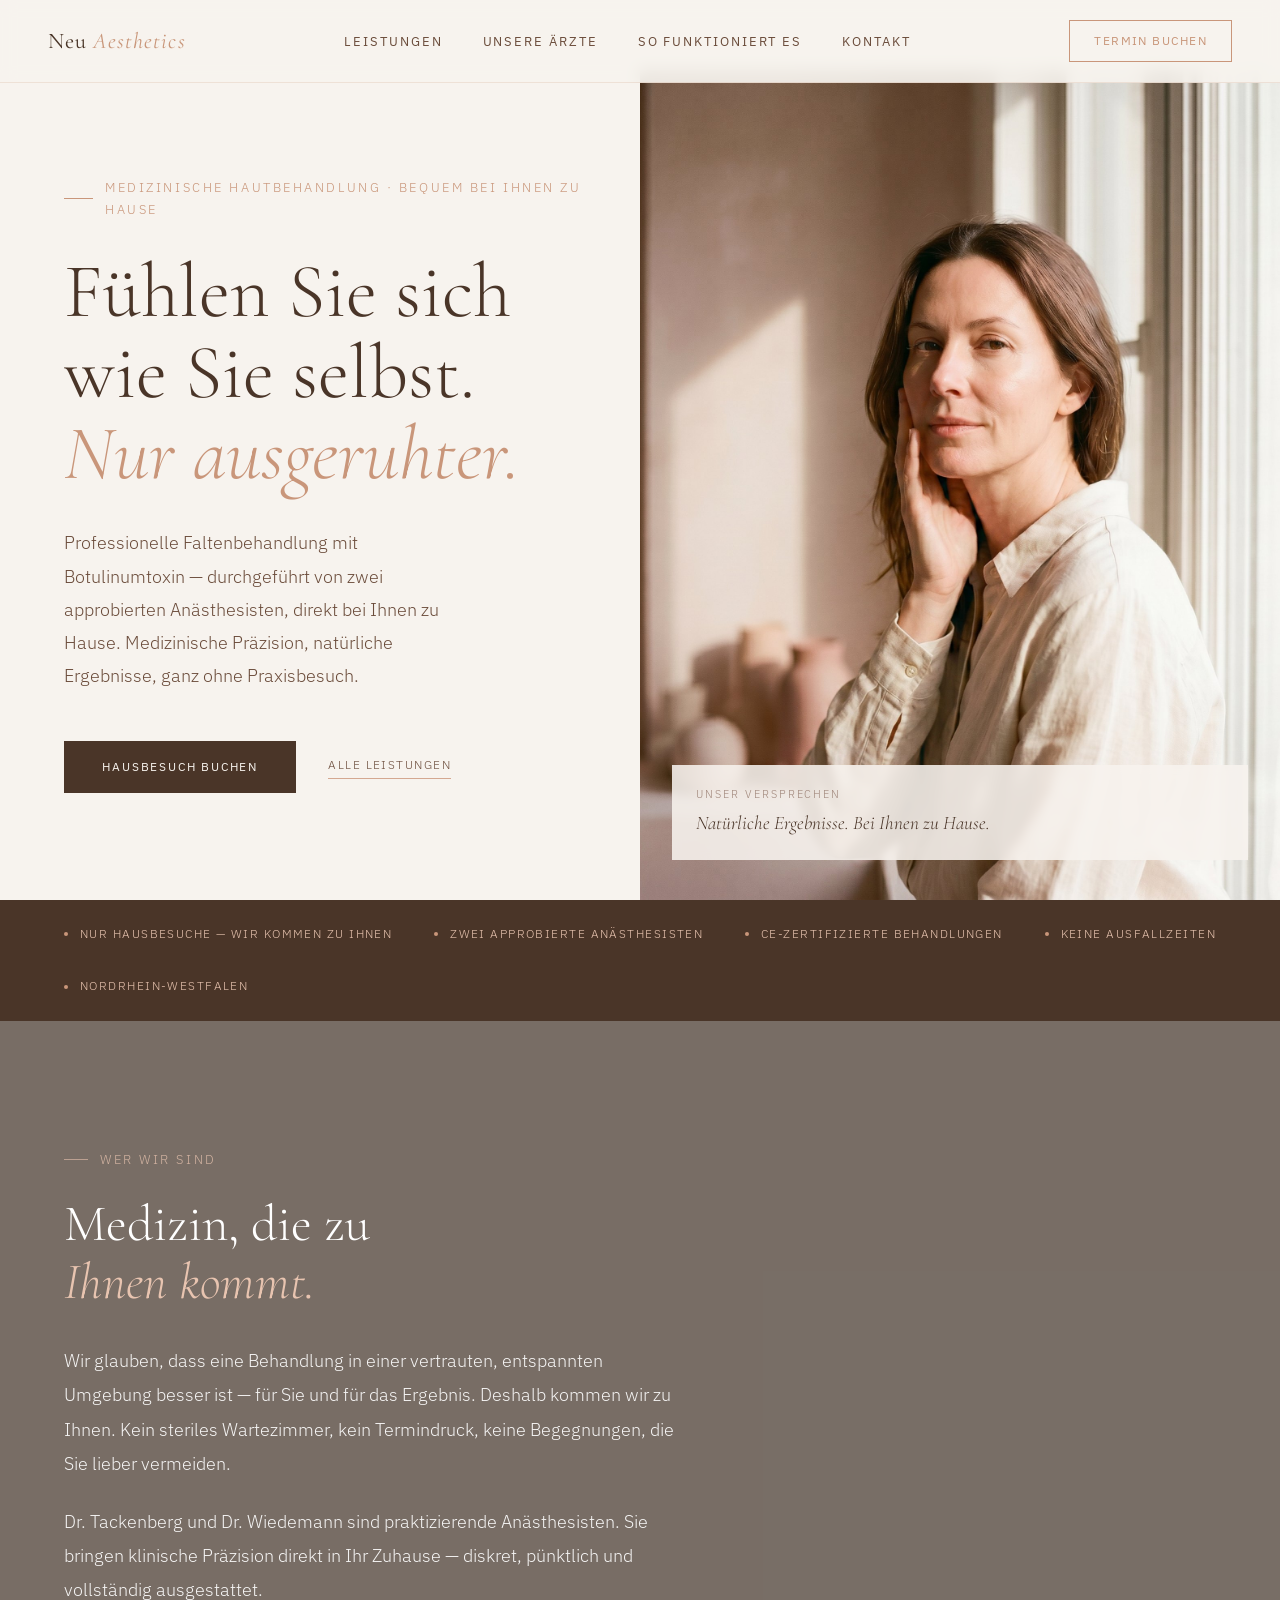
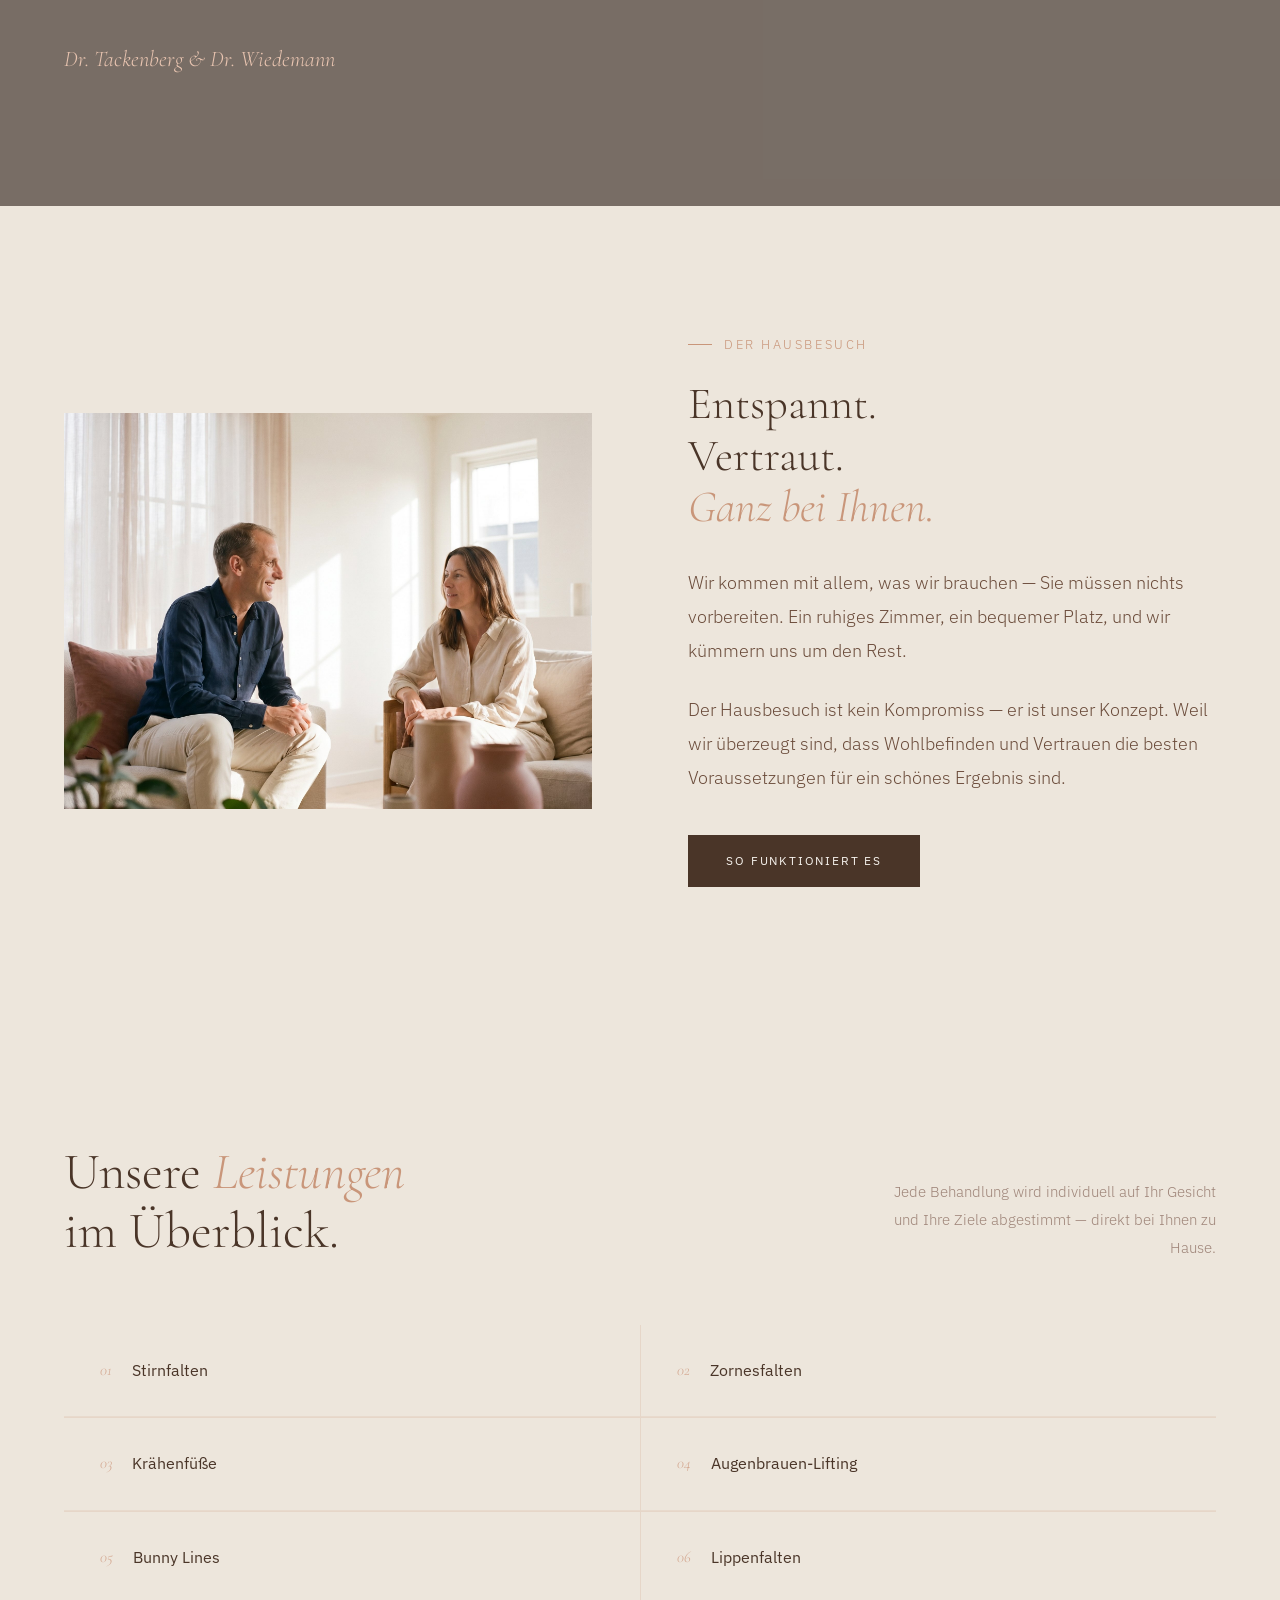
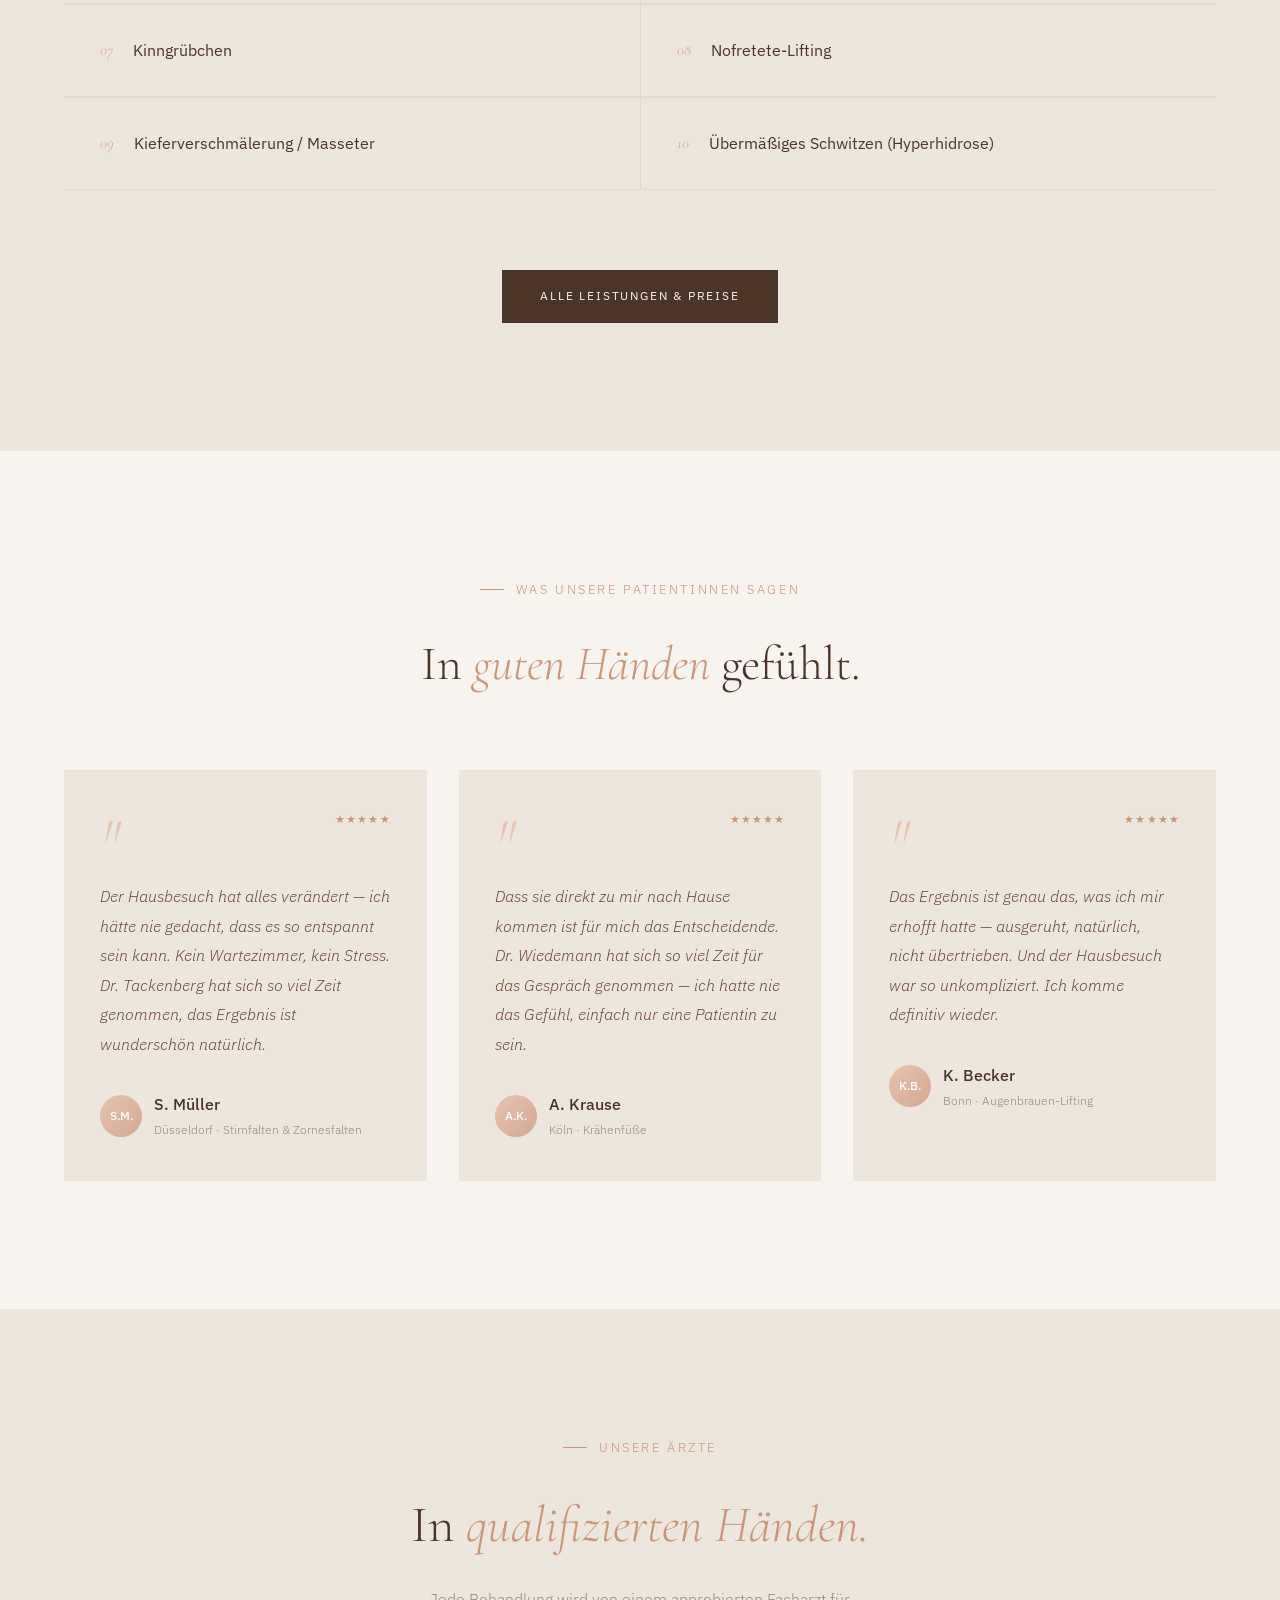
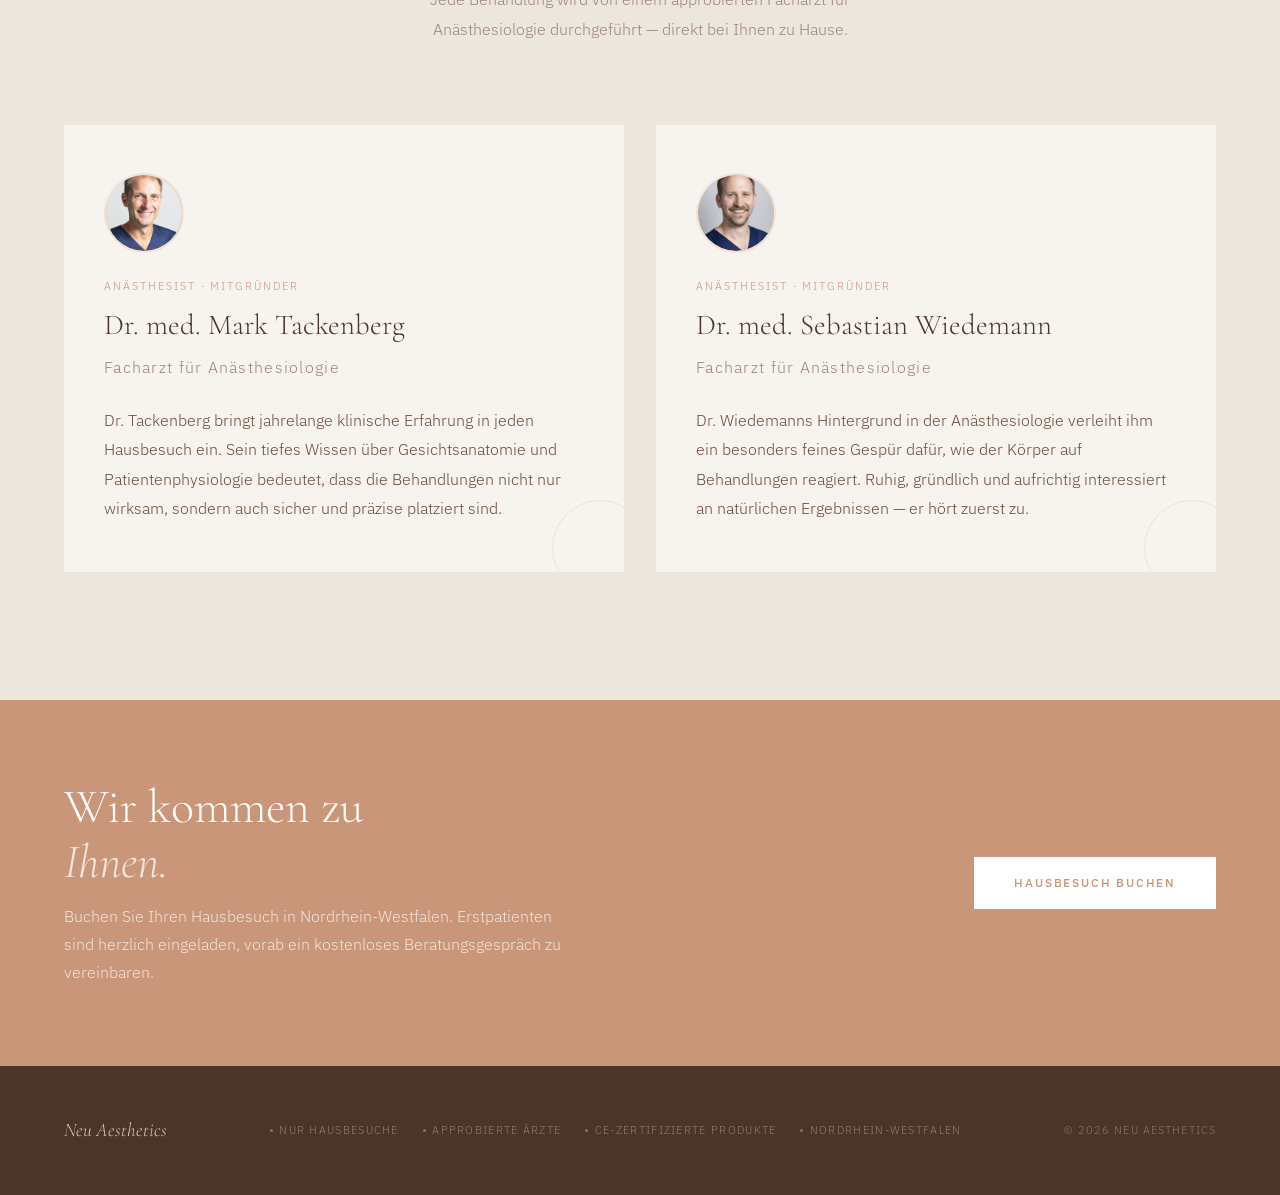
==== index.html @ 6c606d6f "Initial commit" ====
<!DOCTYPE html>
<html lang="de">
<head>
<meta charset="UTF-8">
<meta name="viewport" content="width=device-width, initial-scale=1.0">
<title>Neu Aesthetics — Medizinische Ästhetik · Hausbesuche in NRW</title>
<link rel="stylesheet" href="css/style.css">
</head>
<body>

<nav>
  <a href="index.html" class="nav-logo">Neu <span>Aesthetics</span></a>
  <ul class="nav-links">
    <li><a href="leistungen.html">Leistungen</a></li>
    <li><a href="aerzte.html">Unsere Ärzte</a></li>
    <li><a href="so-funktioniert-es.html">So funktioniert es</a></li>
    <li><a href="termin.html">Kontakt</a></li>
  </ul>
  <a href="termin.html" class="nav-cta">Termin buchen</a>
</nav>

<section class="hero">
  <div class="hero-left">
    <p class="hero-eyebrow">Medizinische Hautbehandlung · Bequem bei Ihnen zu Hause</p>
    <h1 class="hero-title">Fühlen Sie sich<br>wie Sie selbst.<br><em>Nur ausgeruhter.</em></h1>
    <p class="hero-sub">Professionelle Faltenbehandlung mit Botulinumtoxin — durchgeführt von zwei approbierten Anästhesisten, direkt bei Ihnen zu Hause. Medizinische Präzision, natürliche Ergebnisse, ganz ohne Praxisbesuch.</p>
    <div class="hero-actions">
      <a href="termin.html" class="btn-primary">Hausbesuch buchen</a>
      <a href="leistungen.html" class="btn-text">Alle Leistungen</a>
    </div>
  </div>
  <div class="hero-right">
    <div class="hero-image-wrap">
      <img src="media/images/hero-home.png" alt="Neu Aesthetics — natürliche Schönheit">
    </div>
    <div class="hero-image-overlay">
      <p class="hero-image-label">Unser Versprechen</p>
      <p class="hero-image-caption">Natürliche Ergebnisse. Bei Ihnen zu Hause.</p>
    </div>
  </div>
</section>

<div class="intro-strip">
  <div class="intro-strip-item"><span class="intro-strip-dot"></span>Nur Hausbesuche — wir kommen zu Ihnen</div>
  <div class="intro-strip-item"><span class="intro-strip-dot"></span>Zwei approbierte Anästhesisten</div>
  <div class="intro-strip-item"><span class="intro-strip-dot"></span>CE-zertifizierte Behandlungen</div>
  <div class="intro-strip-item"><span class="intro-strip-dot"></span>Keine Ausfallzeiten</div>
  <div class="intro-strip-item"><span class="intro-strip-dot"></span>Nordrhein-Westfalen</div>
</div>

<section class="bg-image-section" style="background-image: url('media/images/home-visit.png');">
  <div style="max-width:620px;">
    <p class="section-label">Wer wir sind</p>
    <h2 class="about-title">Medizin, die zu<br><em>Ihnen kommt.</em></h2>
    <p class="about-body">Wir glauben, dass eine Behandlung in einer vertrauten, entspannten Umgebung besser ist — für Sie und für das Ergebnis. Deshalb kommen wir zu Ihnen. Kein steriles Wartezimmer, kein Termindruck, keine Begegnungen, die Sie lieber vermeiden.</p>
    <p class="about-body">Dr. Tackenberg und Dr. Wiedemann sind praktizierende Anästhesisten. Sie bringen klinische Präzision direkt in Ihr Zuhause — diskret, pünktlich und vollständig ausgestattet.</p>
    <p class="about-signature">Dr. Tackenberg &amp; Dr. Wiedemann</p>
  </div>
</section>

<section style="background:var(--parchment); padding:8rem 4rem;">
  <div style="display:grid; grid-template-columns:1fr 1fr; gap:6rem; align-items:center;">
    <div style="position:relative; overflow:hidden; aspect-ratio:4/3;">
      <img src="media/images/situational-home-visit.png" alt="Hausbesuch — Arzt und Patientin" style="width:100%;height:100%;object-fit:cover;">
    </div>
    <div>
      <p class="section-label">Der Hausbesuch</p>
      <h2 class="about-title" style="font-size:2.8rem;">Entspannt.<br>Vertraut.<br><em>Ganz bei Ihnen.</em></h2>
      <p class="about-body">Wir kommen mit allem, was wir brauchen — Sie müssen nichts vorbereiten. Ein ruhiges Zimmer, ein bequemer Platz, und wir kümmern uns um den Rest.</p>
      <p class="about-body">Der Hausbesuch ist kein Kompromiss — er ist unser Konzept. Weil wir überzeugt sind, dass Wohlbefinden und Vertrauen die besten Voraussetzungen für ein schönes Ergebnis sind.</p>
      <a href="so-funktioniert-es.html" class="btn-primary" style="margin-top:1rem;">So funktioniert es</a>
    </div>
  </div>
</section>

<section class="services">
  <div class="services-header">
    <h2 class="services-title">Unsere <em>Leistungen</em><br>im Überblick.</h2>
    <p class="services-intro">Jede Behandlung wird individuell auf Ihr Gesicht und Ihre Ziele abgestimmt — direkt bei Ihnen zu Hause.</p>
  </div>
  <div class="services-grid">
    <a href="leistung-detail.html" class="service-item"><span class="service-num">01</span><span class="service-name">Stirnfalten</span><span class="service-arrow">→</span></a>
    <a href="leistung-detail.html" class="service-item"><span class="service-num">02</span><span class="service-name">Zornesfalten</span><span class="service-arrow">→</span></a>
    <a href="leistung-detail.html" class="service-item"><span class="service-num">03</span><span class="service-name">Krähenfüße</span><span class="service-arrow">→</span></a>
    <a href="leistung-detail.html" class="service-item"><span class="service-num">04</span><span class="service-name">Augenbrauen-Lifting</span><span class="service-arrow">→</span></a>
    <a href="leistung-detail.html" class="service-item"><span class="service-num">05</span><span class="service-name">Bunny Lines</span><span class="service-arrow">→</span></a>
    <a href="leistung-detail.html" class="service-item"><span class="service-num">06</span><span class="service-name">Lippenfalten</span><span class="service-arrow">→</span></a>
    <a href="leistung-detail.html" class="service-item"><span class="service-num">07</span><span class="service-name">Kinngrübchen</span><span class="service-arrow">→</span></a>
    <a href="leistung-detail.html" class="service-item"><span class="service-num">08</span><span class="service-name">Nofretete-Lifting</span><span class="service-arrow">→</span></a>
    <a href="leistung-detail.html" class="service-item"><span class="service-num">09</span><span class="service-name">Kieferverschmälerung / Masseter</span><span class="service-arrow">→</span></a>
    <a href="leistung-detail.html" class="service-item"><span class="service-num">10</span><span class="service-name">Übermäßiges Schwitzen (Hyperhidrose)</span><span class="service-arrow">→</span></a>
  </div>
  <div class="services-cta"><a href="leistungen.html" class="btn-primary" style="margin-top:2rem;">Alle Leistungen &amp; Preise</a></div>
</section>

<section class="testimonials">
  <div class="testimonials-header">
    <p class="section-label" style="justify-content:center">Was unsere Patientinnen sagen</p>
    <h2 class="testimonials-title">In <em>guten Händen</em> gefühlt.</h2>
  </div>
  <div class="testimonials-grid">
    <div class="testimonial-card">
      <div class="testimonial-stars">★★★★★</div>
      <div class="testimonial-quote-mark">"</div>
      <p class="testimonial-text">Der Hausbesuch hat alles verändert — ich hätte nie gedacht, dass es so entspannt sein kann. Kein Wartezimmer, kein Stress. Dr. Tackenberg hat sich so viel Zeit genommen, das Ergebnis ist wunderschön natürlich.</p>
      <div class="testimonial-author">
        <div class="testimonial-avatar">S.M.</div>
        <div>
          <div class="testimonial-name">S. Müller</div>
          <div class="testimonial-location">Düsseldorf · Stirnfalten &amp; Zornesfalten</div>
        </div>
      </div>
    </div>
    <div class="testimonial-card">
      <div class="testimonial-stars">★★★★★</div>
      <div class="testimonial-quote-mark">"</div>
      <p class="testimonial-text">Dass sie direkt zu mir nach Hause kommen ist für mich das Entscheidende. Dr. Wiedemann hat sich so viel Zeit für das Gespräch genommen — ich hatte nie das Gefühl, einfach nur eine Patientin zu sein.</p>
      <div class="testimonial-author">
        <div class="testimonial-avatar">A.K.</div>
        <div>
          <div class="testimonial-name">A. Krause</div>
          <div class="testimonial-location">Köln · Krähenfüße</div>
        </div>
      </div>
    </div>
    <div class="testimonial-card">
      <div class="testimonial-stars">★★★★★</div>
      <div class="testimonial-quote-mark">"</div>
      <p class="testimonial-text">Das Ergebnis ist genau das, was ich mir erhofft hatte — ausgeruht, natürlich, nicht übertrieben. Und der Hausbesuch war so unkompliziert. Ich komme definitiv wieder.</p>
      <div class="testimonial-author">
        <div class="testimonial-avatar">K.B.</div>
        <div>
          <div class="testimonial-name">K. Becker</div>
          <div class="testimonial-location">Bonn · Augenbrauen-Lifting</div>
        </div>
      </div>
    </div>
  </div>
</section>

<section class="doctors" style="background:var(--parchment);">
  <div class="doctors-header">
    <p class="section-label" style="justify-content:center">Unsere Ärzte</p>
    <h2 class="doctors-title">In <em>qualifizierten Händen.</em></h2>
    <p class="doctors-sub">Jede Behandlung wird von einem approbierten Facharzt für Anästhesiologie durchgeführt — direkt bei Ihnen zu Hause.</p>
  </div>
  <div class="doctors-grid">
    <div class="doctor-card">
      <div class="doctor-photo-placeholder">
        <img src="media/doctors/dr-tackenberg.png" alt="Dr. Mark Tackenberg">
      </div>
      <p class="doctor-credential">Anästhesist · Mitgründer</p>
      <h3 class="doctor-name">Dr. med. Mark Tackenberg</h3>
      <p class="doctor-title-role">Facharzt für Anästhesiologie</p>
      <p class="doctor-bio">Dr. Tackenberg bringt jahrelange klinische Erfahrung in jeden Hausbesuch ein. Sein tiefes Wissen über Gesichtsanatomie und Patientenphysiologie bedeutet, dass die Behandlungen nicht nur wirksam, sondern auch sicher und präzise platziert sind.</p>
      <div class="doctor-card-ornament"></div>
    </div>
    <div class="doctor-card">
      <div class="doctor-photo-placeholder">
        <img src="media/doctors/dr-wiedemann.png" alt="Dr. Sebastian Wiedemann">
      </div>
      <p class="doctor-credential">Anästhesist · Mitgründer</p>
      <h3 class="doctor-name">Dr. med. Sebastian Wiedemann</h3>
      <p class="doctor-title-role">Facharzt für Anästhesiologie</p>
      <p class="doctor-bio">Dr. Wiedemanns Hintergrund in der Anästhesiologie verleiht ihm ein besonders feines Gespür dafür, wie der Körper auf Behandlungen reagiert. Ruhig, gründlich und aufrichtig interessiert an natürlichen Ergebnissen — er hört zuerst zu.</p>
      <div class="doctor-card-ornament"></div>
    </div>
  </div>
</section>

<section class="booking-strip">
  <div>
    <h2 class="booking-title">Wir kommen zu<br><em>Ihnen.</em></h2>
    <p class="booking-sub">Buchen Sie Ihren Hausbesuch in Nordrhein-Westfalen. Erstpatienten sind herzlich eingeladen, vorab ein kostenloses Beratungsgespräch zu vereinbaren.</p>
  </div>
  <a href="termin.html" class="btn-booking">Hausbesuch buchen</a>
</section>

<footer>
  <div class="footer-logo">Neu Aesthetics</div>
  <div class="footer-trust">
    <span class="trust-badge"><span class="trust-dot"></span>Nur Hausbesuche</span>
    <span class="trust-badge"><span class="trust-dot"></span>Approbierte Ärzte</span>
    <span class="trust-badge"><span class="trust-dot"></span>CE-zertifizierte Produkte</span>
    <span class="trust-badge"><span class="trust-dot"></span>Nordrhein-Westfalen</span>
  </div>
  <div class="footer-meta">© 2026 Neu Aesthetics</div>
</footer>

<script src="js/main.js"></script>
</body>
</html>
---- css/style.css ----
/* ============================================================
   NEU AESTHETICS — Main Stylesheet
   ============================================================ */

@import url('https://fonts.googleapis.com/css2?family=Cormorant+Garamond:ital,wght@0,300;0,400;1,300;1,400&family=IBM+Plex+Sans:wght@300;400;500&display=swap');

/* ------------------------------------------------------------
   CSS Variables
   ------------------------------------------------------------ */
:root {
  --cream:       #F7F3EE;
  --parchment:   #EDE6DC;
  --rose:        #C9967A;
  --rose-light:  #E8C4B0;
  --rose-muted:  #D4A891;
  --brown:       #7A5C4E;
  --brown-dark:  #4A3528;
  --text-dark:   #2E1F17;
  --text-mid:    #6B4C3B;
  --text-light:  #9E8478;

  --ff-display: 'Cormorant Garamond', serif;
  --ff-body:    'IBM Plex Sans', sans-serif;
}

/* ------------------------------------------------------------
   Reset & Base
   ------------------------------------------------------------ */
*, *::before, *::after { box-sizing: border-box; margin: 0; padding: 0; }

body {
  font-family: var(--ff-body);
  background: var(--cream);
  color: var(--text-dark);
  font-weight: 300;
  line-height: 1.7;
  font-size: 16px;
}

img { display: block; width: 100%; height: 100%; object-fit: cover; }
a { color: inherit; }

/* ------------------------------------------------------------
   Navigation
   ------------------------------------------------------------ */
nav {
  position: fixed;
  top: 0; left: 0; right: 0;
  z-index: 100;
  display: flex;
  justify-content: space-between;
  align-items: center;
  padding: 1.25rem 3rem;
  background: rgba(247,243,238,0.92);
  backdrop-filter: blur(8px);
  border-bottom: 0.5px solid rgba(201,150,122,0.2);
}

.nav-logo {
  font-family: var(--ff-display);
  font-size: 1.4rem;
  font-weight: 400;
  letter-spacing: 0.05em;
  color: var(--brown-dark);
  text-decoration: none;
}

.nav-logo span { font-style: italic; color: var(--rose); }

.nav-links { display: flex; gap: 2.5rem; list-style: none; }

.nav-links a {
  font-size: 0.8rem;
  font-weight: 400;
  letter-spacing: 0.15em;
  text-transform: uppercase;
  color: var(--text-mid);
  text-decoration: none;
  transition: color 0.2s;
}

.nav-links a:hover, .nav-links a.active { color: var(--rose); }

.nav-cta {
  font-size: 0.75rem;
  letter-spacing: 0.12em;
  text-transform: uppercase;
  padding: 0.6rem 1.5rem;
  border: 0.5px solid var(--rose);
  color: var(--rose);
  background: transparent;
  font-family: var(--ff-body);
  font-weight: 400;
  transition: all 0.25s;
  text-decoration: none;
}

.nav-cta:hover { background: var(--rose); color: white; }

/* ------------------------------------------------------------
   Shared Utilities
   ------------------------------------------------------------ */
.section-label {
  font-size: 0.8rem;
  letter-spacing: 0.2em;
  text-transform: uppercase;
  color: var(--rose);
  margin-bottom: 1.5rem;
  display: flex;
  align-items: center;
  gap: 0.75rem;
}

.section-label::before {
  content: '';
  display: block;
  width: 1.5rem;
  height: 0.5px;
  background: var(--rose);
}

.btn-primary {
  font-family: var(--ff-body);
  font-size: 0.75rem;
  letter-spacing: 0.15em;
  text-transform: uppercase;
  padding: 1rem 2.4rem;
  background: var(--brown-dark);
  color: var(--cream);
  border: none;
  cursor: pointer;
  transition: background 0.25s;
  text-decoration: none;
  display: inline-block;
  font-weight: 400;
}

.btn-primary:hover { background: var(--brown); }

.btn-text {
  font-size: 0.75rem;
  letter-spacing: 0.12em;
  text-transform: uppercase;
  color: var(--text-mid);
  text-decoration: none;
  border-bottom: 0.5px solid var(--rose-muted);
  padding-bottom: 2px;
}

.btn-booking {
  font-family: var(--ff-body);
  font-size: 0.75rem;
  letter-spacing: 0.15em;
  text-transform: uppercase;
  padding: 1rem 2.5rem;
  background: white;
  color: var(--rose);
  border: none;
  cursor: pointer;
  font-weight: 500;
  white-space: nowrap;
  transition: all 0.25s;
  text-decoration: none;
  display: inline-block;
}

.btn-booking:hover { background: var(--brown-dark); color: white; }

.tag {
  font-size: 0.65rem;
  letter-spacing: 0.12em;
  text-transform: uppercase;
  padding: 0.3rem 0.75rem;
  border: 0.5px solid rgba(201,150,122,0.4);
  color: var(--text-light);
}

/* ------------------------------------------------------------
   Page Hero (inner pages)
   ------------------------------------------------------------ */
.page-hero {
  padding: 10rem 4rem 6rem;
  background: var(--parchment);
  display: grid;
  grid-template-columns: 1fr 1fr;
  gap: 4rem;
  align-items: end;
}

.page-eyebrow {
  font-size: 0.8rem;
  letter-spacing: 0.2em;
  text-transform: uppercase;
  color: var(--rose);
  margin-bottom: 1.5rem;
  display: flex;
  align-items: center;
  gap: 0.75rem;
}

.page-eyebrow::before {
  content: '';
  display: block;
  width: 1.5rem;
  height: 0.5px;
  background: var(--rose);
}

.page-title {
  font-family: var(--ff-display);
  font-size: 4.2rem;
  font-weight: 300;
  line-height: 1.1;
  color: var(--brown-dark);
}

.page-title em { font-style: italic; color: var(--rose); }

.page-intro {
  font-size: 1.125rem;
  color: var(--text-mid);
  line-height: 1.85;
  align-self: end;
}

/* ------------------------------------------------------------
   Booking Strip
   ------------------------------------------------------------ */
.booking-strip {
  background: var(--rose);
  padding: 5rem 4rem;
  display: grid;
  grid-template-columns: 1fr auto;
  align-items: center;
  gap: 3rem;
}

.booking-title {
  font-family: var(--ff-display);
  font-size: 3rem;
  font-weight: 300;
  color: white;
  line-height: 1.15;
}

.booking-title em { font-style: italic; opacity: 0.75; }

.booking-sub {
  margin-top: 0.75rem;
  font-size: 1rem;
  color: rgba(255,255,255,0.75);
  line-height: 1.75;
  max-width: 500px;
}

/* ------------------------------------------------------------
   Footer
   ------------------------------------------------------------ */
footer {
  background: var(--brown-dark);
  padding: 3rem 4rem;
  display: flex;
  justify-content: space-between;
  align-items: center;
  flex-wrap: wrap;
  gap: 1.5rem;
}

.footer-logo {
  font-family: var(--ff-display);
  font-size: 1.2rem;
  color: var(--rose-light);
  font-style: italic;
}

.footer-meta {
  font-size: 0.7rem;
  letter-spacing: 0.1em;
  color: rgba(232,196,176,0.45);
  text-transform: uppercase;
}

.footer-trust { display: flex; gap: 1.5rem; flex-wrap: wrap; }

.trust-badge {
  font-size: 0.68rem;
  letter-spacing: 0.12em;
  text-transform: uppercase;
  color: rgba(232,196,176,0.5);
  display: flex;
  align-items: center;
  gap: 0.4rem;
}

.trust-dot {
  width: 3px; height: 3px;
  background: var(--rose);
  border-radius: 50%;
  opacity: 0.6;
}

/* ------------------------------------------------------------
   Homepage — Hero
   ------------------------------------------------------------ */
.hero {
  min-height: 100vh;
  display: grid;
  grid-template-columns: 1fr 1fr;
  padding-top: 70px;
}

.hero-left {
  display: flex;
  flex-direction: column;
  justify-content: center;
  padding: 5rem 3rem 5rem 4rem;
}

.hero-eyebrow {
  font-size: 0.8rem;
  letter-spacing: 0.2em;
  text-transform: uppercase;
  color: var(--rose);
  margin-bottom: 2rem;
  display: flex;
  align-items: center;
  gap: 0.75rem;
  animation: fadeInUp 0.7s ease 0.1s both;
}

.hero-eyebrow::before {
  content: '';
  display: block;
  width: 2rem;
  height: 0.5px;
  background: var(--rose);
}

.hero-title {
  font-family: var(--ff-display);
  font-size: 4.8rem;
  font-weight: 300;
  line-height: 1.05;
  color: var(--brown-dark);
  margin-bottom: 2rem;
  animation: fadeInUp 0.7s ease 0.2s both;
}

.hero-title em { font-style: italic; color: var(--rose); }

.hero-sub {
  font-size: 1.125rem;
  color: var(--text-mid);
  line-height: 1.85;
  max-width: 400px;
  margin-bottom: 3rem;
  animation: fadeInUp 0.7s ease 0.3s both;
}

.hero-actions {
  display: flex;
  align-items: center;
  gap: 2rem;
  animation: fadeInUp 0.7s ease 0.4s both;
}

.hero-right { position: relative; overflow: hidden; }

.hero-image-wrap {
  width: 100%;
  height: 100%;
  min-height: 600px;
  background: linear-gradient(135deg, #DDD0C4 0%, #C9B09A 40%, #B8967F 100%);
  position: relative;
}

.hero-image-wrap img { position: absolute; inset: 0; width: 100%; height: 100%; object-fit: cover; }

.hero-image-overlay {
  position: absolute;
  bottom: 2.5rem;
  left: 2rem;
  right: 2rem;
  background: rgba(247,243,238,0.88);
  padding: 1.25rem 1.5rem;
  backdrop-filter: blur(4px);
}

.hero-image-label {
  font-size: 0.68rem;
  letter-spacing: 0.18em;
  text-transform: uppercase;
  color: var(--text-light);
  margin-bottom: 0.25rem;
}

.hero-image-caption {
  font-family: var(--ff-display);
  font-size: 1.2rem;
  color: var(--brown-dark);
  font-style: italic;
}

/* ------------------------------------------------------------
   Homepage — Intro Strip
   ------------------------------------------------------------ */
.intro-strip {
  background: var(--brown-dark);
  padding: 1.5rem 4rem;
  display: flex;
  justify-content: space-between;
  align-items: center;
  gap: 2rem;
  flex-wrap: wrap;
}

.intro-strip-item {
  display: flex;
  align-items: center;
  gap: 0.75rem;
  color: var(--rose-light);
  font-size: 0.75rem;
  letter-spacing: 0.12em;
  text-transform: uppercase;
}

.intro-strip-dot {
  width: 4px; height: 4px;
  background: var(--rose);
  border-radius: 50%;
  flex-shrink: 0;
}

/* ------------------------------------------------------------
   Homepage — About
   ------------------------------------------------------------ */
.about {
  padding: 8rem 4rem;
  display: grid;
  grid-template-columns: 1fr 1fr;
  gap: 6rem;
  align-items: center;
}

.about-title {
  font-family: var(--ff-display);
  font-size: 3.2rem;
  font-weight: 300;
  line-height: 1.15;
  color: var(--brown-dark);
  margin-bottom: 2rem;
}

.about-title em { font-style: italic; color: var(--rose); }

.about-body {
  font-size: 1.125rem;
  color: var(--text-mid);
  line-height: 1.9;
  margin-bottom: 1.5rem;
}

.about-signature {
  font-family: var(--ff-display);
  font-size: 1.4rem;
  font-style: italic;
  color: var(--rose);
  margin-top: 2rem;
}

.about-right {
  display: grid;
  grid-template-columns: 1fr 1fr;
  gap: 1px;
  background: var(--rose-light);
}

.about-card { background: var(--cream); padding: 2rem 1.75rem; }

.about-card-number {
  font-family: var(--ff-display);
  font-size: 3.2rem;
  font-weight: 300;
  color: var(--rose);
  line-height: 1;
  margin-bottom: 0.5rem;
}

.about-card-label {
  font-size: 0.75rem;
  letter-spacing: 0.1em;
  text-transform: uppercase;
  color: var(--text-light);
  line-height: 1.5;
}

/* ------------------------------------------------------------
   Homepage — Services Grid
   ------------------------------------------------------------ */
.services { background: var(--parchment); padding: 8rem 4rem; }

.services-header {
  display: flex;
  justify-content: space-between;
  align-items: flex-end;
  margin-bottom: 4rem;
}

.services-title {
  font-family: var(--ff-display);
  font-size: 3.2rem;
  font-weight: 300;
  color: var(--brown-dark);
  max-width: 400px;
  line-height: 1.15;
}

.services-title em { font-style: italic; color: var(--rose); }

.services-intro {
  max-width: 340px;
  font-size: 0.95rem;
  color: var(--text-light);
  line-height: 1.85;
  text-align: right;
}

.services-grid {
  display: grid;
  grid-template-columns: repeat(2, 1fr);
  gap: 1px;
  background: rgba(201,150,122,0.2);
}

.service-item {
  background: var(--parchment);
  padding: 2rem 2.25rem;
  display: flex;
  justify-content: space-between;
  align-items: center;
  cursor: pointer;
  transition: background 0.2s;
  border-bottom: 0.5px solid rgba(201,150,122,0.15);
  text-decoration: none;
}

.service-item:hover { background: var(--cream); }

.service-num {
  font-family: var(--ff-display);
  font-size: 1rem;
  color: var(--rose-muted);
  margin-right: 1.25rem;
  flex-shrink: 0;
  font-style: italic;
}

.service-name {
  font-size: 1rem;
  color: var(--brown-dark);
  font-weight: 400;
  flex: 1;
}

.service-arrow {
  font-size: 0.8rem;
  color: var(--rose-muted);
  opacity: 0;
  transition: opacity 0.2s;
}

.service-item:hover .service-arrow { opacity: 1; }
.services-cta { margin-top: 3rem; text-align: center; }

/* ------------------------------------------------------------
   Homepage — Testimonials
   ------------------------------------------------------------ */
.testimonials {
  padding: 8rem 4rem;
  background: var(--cream);
}

.testimonials-header {
  text-align: center;
  margin-bottom: 4rem;
}

.testimonials-title {
  font-family: var(--ff-display);
  font-size: 3rem;
  font-weight: 300;
  color: var(--brown-dark);
  margin-bottom: 0.75rem;
}

.testimonials-title em { font-style: italic; color: var(--rose); }

.testimonials-grid {
  display: grid;
  grid-template-columns: repeat(3, 1fr);
  gap: 2rem;
}

.testimonial-card {
  background: var(--parchment);
  padding: 2.5rem 2.25rem;
  position: relative;
}

.testimonial-quote-mark {
  font-family: var(--ff-display);
  font-size: 4rem;
  color: var(--rose-light);
  line-height: 1;
  margin-bottom: 0.5rem;
  font-style: italic;
}

.testimonial-text {
  font-size: 1rem;
  color: var(--text-mid);
  line-height: 1.85;
  margin-bottom: 2rem;
  font-style: italic;
}

.testimonial-author {
  display: flex;
  align-items: center;
  gap: 0.75rem;
}

.testimonial-avatar {
  width: 42px;
  height: 42px;
  border-radius: 50%;
  background: linear-gradient(135deg, var(--rose-light), var(--rose-muted));
  display: flex;
  align-items: center;
  justify-content: center;
  font-size: 0.75rem;
  color: white;
  font-weight: 500;
  flex-shrink: 0;
}

.testimonial-name {
  font-size: 1rem;
  font-weight: 500;
  color: var(--brown-dark);
}

.testimonial-location {
  font-size: 0.75rem;
  color: var(--text-light);
  margin-top: 0.1rem;
}

.testimonial-stars {
  position: absolute;
  top: 2.5rem;
  right: 2.25rem;
  color: var(--rose);
  font-size: 0.7rem;
  letter-spacing: 0.1em;
}

/* ------------------------------------------------------------
   Homepage — Doctors Preview
   ------------------------------------------------------------ */
.doctors { padding: 8rem 4rem; background: var(--parchment); }

.doctors-header { text-align: center; margin-bottom: 5rem; }

.doctors-title {
  font-family: var(--ff-display);
  font-size: 3.2rem;
  font-weight: 300;
  color: var(--brown-dark);
  margin-bottom: 1rem;
}

.doctors-title em { font-style: italic; color: var(--rose); }

.doctors-sub {
  font-size: 1rem;
  color: var(--text-light);
  max-width: 500px;
  margin: 0 auto;
  line-height: 1.85;
}

.doctors-grid { display: grid; grid-template-columns: 1fr 1fr; gap: 2rem; }

.doctor-card {
  background: var(--cream);
  padding: 3rem 2.5rem;
  position: relative;
  overflow: hidden;
}

.doctor-photo-placeholder {
  width: 80px;
  height: 80px;
  border-radius: 50%;
  background: linear-gradient(135deg, var(--rose-light), var(--rose-muted));
  display: flex;
  align-items: center;
  justify-content: center;
  font-family: var(--ff-display);
  font-size: 1.6rem;
  color: white;
  font-style: italic;
  margin-bottom: 1.5rem;
  border: 2px solid rgba(255,255,255,0.6);
  overflow: hidden;
}

.doctor-photo-placeholder img { width: 100%; height: 100%; object-fit: cover; border-radius: 50%; }
.doctor-credential { font-size: 0.68rem; letter-spacing: 0.18em; text-transform: uppercase; color: var(--rose); margin-bottom: 0.4rem; }

.doctor-name {
  font-family: var(--ff-display);
  font-size: 1.8rem;
  font-weight: 300;
  color: var(--brown-dark);
  margin-bottom: 0.25rem;
}

.doctor-title-role { font-size: 1rem; color: var(--text-light); letter-spacing: 0.08em; margin-bottom: 1.5rem; }
.doctor-bio { font-size: 1rem; color: var(--text-mid); line-height: 1.85; }
.doctor-card-ornament { position: absolute; bottom: -1.5rem; right: -1.5rem; width: 6rem; height: 6rem; border: 0.5px solid rgba(201,150,122,0.2); border-radius: 50%; }

/* ------------------------------------------------------------
   Leistungen — Service List
   ------------------------------------------------------------ */
.services-list { padding: 5rem 4rem; }

.service-card {
  display: grid;
  grid-template-columns: 80px 1fr auto;
  align-items: start;
  gap: 2rem;
  padding: 2.5rem 0;
  border-bottom: 0.5px solid rgba(201,150,122,0.2);
  text-decoration: none;
  transition: all 0.2s;
}

.service-card:first-child { border-top: 0.5px solid rgba(201,150,122,0.2); }

.service-card:hover {
  background: var(--parchment);
  padding-left: 1rem;
  padding-right: 1rem;
  margin-left: -1rem;
  margin-right: -1rem;
}

.service-card-num {
  font-family: var(--ff-display);
  font-size: 2rem;
  color: var(--rose-muted);
  font-style: italic;
  font-weight: 300;
  line-height: 1;
  padding-top: 0.2rem;
}

.service-card-name {
  font-family: var(--ff-display);
  font-size: 2rem;
  font-weight: 300;
  color: var(--brown-dark);
  margin-bottom: 0.6rem;
}

.service-card-desc {
  font-size: 1rem;
  color: var(--text-mid);
  line-height: 1.85;
  max-width: 580px;
  margin-bottom: 0.75rem;
}

.service-card-tags { display: flex; gap: 0.5rem; margin-top: 0.75rem; flex-wrap: wrap; }

.service-card-price {
  font-family: var(--ff-display);
  font-size: 1.6rem;
  font-weight: 300;
  color: var(--brown-dark);
  white-space: nowrap;
  padding-top: 0.3rem;
  text-align: right;
}

.service-card-price-label {
  font-size: 0.65rem;
  letter-spacing: 0.12em;
  text-transform: uppercase;
  color: var(--text-light);
  text-align: right;
  margin-top: 0.2rem;
}

.service-card-cta {
  font-size: 0.72rem;
  letter-spacing: 0.12em;
  text-transform: uppercase;
  color: var(--rose);
  white-space: nowrap;
  margin-top: 0.5rem;
  display: block;
  opacity: 0;
  transition: opacity 0.2s;
  text-align: right;
}

.service-card:hover .service-card-cta { opacity: 1; }

.info-strip {
  background: var(--brown-dark);
  padding: 4rem;
  display: grid;
  grid-template-columns: repeat(3, 1fr);
  gap: 3rem;
}

.info-block { border-left: 0.5px solid rgba(232,196,176,0.2); padding-left: 2rem; }
.info-block-label { font-size: 0.68rem; letter-spacing: 0.18em; text-transform: uppercase; color: var(--rose-muted); margin-bottom: 0.75rem; }
.info-block-text { font-size: 1rem; color: var(--rose-light); line-height: 1.75; font-weight: 300; }

/* ------------------------------------------------------------
   Leistung Detail
   ------------------------------------------------------------ */
.breadcrumb { padding: 6.5rem 4rem 0; display: flex; align-items: center; gap: 0.75rem; }
.breadcrumb a { font-size: 0.72rem; letter-spacing: 0.12em; text-transform: uppercase; color: var(--text-light); text-decoration: none; }
.breadcrumb a:hover { color: var(--rose); }
.breadcrumb-sep { font-size: 0.72rem; color: var(--rose-muted); }
.breadcrumb-current { font-size: 0.72rem; letter-spacing: 0.12em; text-transform: uppercase; color: var(--rose); }

.detail-hero { padding: 3rem 4rem 6rem; display: grid; grid-template-columns: 1fr 1fr; gap: 6rem; align-items: start; }
.detail-num { font-family: var(--ff-display); font-size: 6rem; color: var(--rose-muted); font-style: italic; font-weight: 300; line-height: 1; margin-bottom: 0.5rem; opacity: 0.4; }
.detail-title { font-family: var(--ff-display); font-size: 4rem; font-weight: 300; color: var(--brown-dark); line-height: 1.1; margin-bottom: 1.5rem; }
.detail-title em { font-style: italic; color: var(--rose); }
.detail-tags { display: flex; gap: 0.5rem; margin-bottom: 2rem; flex-wrap: wrap; }
.detail-lead { font-size: 1.05rem; color: var(--text-mid); line-height: 1.9; margin-bottom: 2.5rem; }
.detail-cta-group { display: flex; align-items: center; gap: 2rem; }
.detail-right { background: var(--parchment); padding: 3rem; }
.detail-stat-grid { display: grid; grid-template-columns: 1fr 1fr; gap: 1px; background: rgba(201,150,122,0.2); margin-bottom: 2rem; }
.detail-stat { background: var(--parchment); padding: 1.5rem; }
.detail-stat-label { font-size: 0.65rem; letter-spacing: 0.15em; text-transform: uppercase; color: var(--rose-muted); margin-bottom: 0.4rem; }
.detail-stat-value { font-family: var(--ff-display); font-size: 1.6rem; font-weight: 300; color: var(--brown-dark); }
.detail-right-title { font-size: 0.7rem; letter-spacing: 0.18em; text-transform: uppercase; color: var(--rose); margin-bottom: 1rem; }
.detail-checklist { list-style: none; }
.detail-checklist li { font-size: 1rem; color: var(--text-mid); padding: 0.6rem 0; border-bottom: 0.5px solid rgba(201,150,122,0.15); display: flex; align-items: flex-start; gap: 0.75rem; line-height: 1.6; }
.detail-checklist li::before { content: '✦'; color: var(--rose); font-size: 0.5rem; margin-top: 0.4rem; flex-shrink: 0; }

.detail-body { padding: 0 4rem 6rem; display: grid; grid-template-columns: 1fr 1fr; gap: 6rem; }
.body-title { font-family: var(--ff-display); font-size: 2.2rem; font-weight: 300; color: var(--brown-dark); margin-bottom: 1.5rem; }
.body-text { font-size: 1rem; color: var(--text-mid); line-height: 1.9; margin-bottom: 1.25rem; }
.steps { margin-top: 3rem; }
.step { display: flex; gap: 1.5rem; padding: 1.5rem 0; border-bottom: 0.5px solid rgba(201,150,122,0.15); }
.step:first-child { border-top: 0.5px solid rgba(201,150,122,0.15); }
.step-num-sm { font-family: var(--ff-display); font-size: 1.5rem; color: var(--rose-muted); font-style: italic; flex-shrink: 0; line-height: 1; }
.step-title-sm { font-size: 1rem; font-weight: 500; color: var(--brown-dark); margin-bottom: 0.3rem; letter-spacing: 0.05em; }
.step-desc { font-size: 1rem; color: var(--text-light); line-height: 1.75; }

.other-services { background: var(--parchment); padding: 5rem 4rem; }
.other-services-title { font-family: var(--ff-display); font-size: 2.2rem; font-weight: 300; color: var(--brown-dark); margin-bottom: 3rem; }
.other-services-title em { font-style: italic; color: var(--rose); }
.other-grid { display: grid; grid-template-columns: repeat(3, 1fr); gap: 1px; background: rgba(201,150,122,0.2); }
.other-item { background: var(--parchment); padding: 1.75rem 2rem; text-decoration: none; transition: background 0.2s; display: flex; justify-content: space-between; align-items: center; }
.other-item:hover { background: var(--cream); }
.other-item-name { font-size: 1rem; color: var(--brown-dark); }
.other-item-arrow { font-size: 0.78rem; color: var(--rose-muted); opacity: 0; transition: opacity 0.2s; }
.other-item:hover .other-item-arrow { opacity: 1; }

/* ------------------------------------------------------------
   Ärzte
   ------------------------------------------------------------ */
.doctor-section { padding: 7rem 4rem; display: grid; grid-template-columns: 1fr 1fr; gap: 6rem; align-items: start; }
.doctor-section:nth-child(even) { background: var(--parchment); direction: rtl; }
.doctor-section:nth-child(even) > * { direction: ltr; }
.doctor-photo-box { background: linear-gradient(135deg, #DDD0C4 0%, #C9B09A 40%, #B8967F 100%); aspect-ratio: 3/4; display: flex; align-items: center; justify-content: center; position: relative; overflow: hidden; }
.doctor-photo-box img { position: absolute; inset: 0; width: 100%; height: 100%; object-fit: cover; }
.doctor-photo-initials { font-family: var(--ff-display); font-size: 6rem; color: rgba(255,255,255,0.3); font-style: italic; font-weight: 300; }
.doctor-photo-label { position: absolute; bottom: 1.5rem; left: 1.5rem; right: 1.5rem; background: rgba(247,243,238,0.88); padding: 1rem 1.25rem; }
.doctor-photo-label-sub { font-size: 0.65rem; letter-spacing: 0.15em; text-transform: uppercase; color: var(--rose); margin-bottom: 0.2rem; }
.doctor-photo-label-name { font-family: var(--ff-display); font-size: 1.15rem; color: var(--brown-dark); font-style: italic; }
.doctor-role { font-size: 1rem; letter-spacing: 0.1em; text-transform: uppercase; color: var(--text-light); margin-bottom: 2rem; }
.doctor-quals { margin-top: 2.5rem; }
.doctor-quals-title { font-size: 0.7rem; letter-spacing: 0.18em; text-transform: uppercase; color: var(--rose); margin-bottom: 1rem; }
.qual-item { display: flex; gap: 1rem; padding: 0.75rem 0; border-bottom: 0.5px solid rgba(201,150,122,0.15); align-items: flex-start; }
.qual-item:first-of-type { border-top: 0.5px solid rgba(201,150,122,0.15); }
.qual-dot { width: 4px; height: 4px; background: var(--rose); border-radius: 50%; margin-top: 0.5rem; flex-shrink: 0; }
.qual-text { font-size: 1rem; color: var(--text-mid); line-height: 1.6; }
.philosophy { background: var(--brown-dark); padding: 7rem 4rem; text-align: center; }
.philosophy-label { font-size: 0.7rem; letter-spacing: 0.2em; text-transform: uppercase; color: var(--rose-muted); margin-bottom: 2rem; }
.philosophy-quote { font-family: var(--ff-display); font-size: 2.6rem; font-weight: 300; font-style: italic; color: var(--rose-light); max-width: 720px; margin: 0 auto 2rem; line-height: 1.4; }
.philosophy-attribution { font-size: 0.78rem; letter-spacing: 0.12em; text-transform: uppercase; color: rgba(232,196,176,0.5); }

/* ------------------------------------------------------------
   Termin Form
   ------------------------------------------------------------ */
.booking-layout { display: grid; grid-template-columns: 1fr 1fr; min-height: 100vh; padding-top: 70px; }
.booking-left { background: var(--parchment); padding: 6rem 4rem; display: flex; flex-direction: column; justify-content: center; }
.booking-right { background: var(--cream); padding: 6rem 4rem; display: flex; flex-direction: column; justify-content: center; }
.form-title { font-family: var(--ff-display); font-size: 2rem; font-weight: 300; color: var(--brown-dark); margin-bottom: 0.5rem; }
.form-sub { font-size: 1rem; color: var(--text-light); margin-bottom: 2.5rem; line-height: 1.7; }
.form-group { margin-bottom: 1.5rem; }
.form-label { font-size: 0.68rem; letter-spacing: 0.15em; text-transform: uppercase; color: var(--rose-muted); display: block; margin-bottom: 0.5rem; }
.form-input { width: 100%; padding: 0.9rem 1rem; background: transparent; border: 0.5px solid rgba(201,150,122,0.4); font-family: var(--ff-body); font-size: 0.95rem; color: var(--text-dark); font-weight: 300; transition: border-color 0.2s; outline: none; appearance: none; }
.form-input:focus { border-color: var(--rose); }
.form-input::placeholder { color: var(--text-light); }
.form-select { width: 100%; padding: 0.9rem 1rem; background: var(--cream); border: 0.5px solid rgba(201,150,122,0.4); font-family: var(--ff-body); font-size: 0.95rem; color: var(--text-dark); font-weight: 300; outline: none; appearance: none; background-image: url("data:image/svg+xml,%3Csvg xmlns='http://www.w3.org/2000/svg' width='12' height='8' viewBox='0 0 12 8'%3E%3Cpath d='M1 1l5 5 5-5' stroke='%23C9967A' stroke-width='1' fill='none'/%3E%3C/svg%3E"); background-repeat: no-repeat; background-position: right 1rem center; cursor: pointer; }
.form-select:focus { border-color: var(--rose); }
.form-row { display: grid; grid-template-columns: 1fr 1fr; gap: 1rem; }
.form-textarea { width: 100%; padding: 0.9rem 1rem; background: transparent; border: 0.5px solid rgba(201,150,122,0.4); font-family: var(--ff-body); font-size: 0.95rem; color: var(--text-dark); font-weight: 300; resize: vertical; min-height: 110px; outline: none; line-height: 1.7; }
.form-textarea:focus { border-color: var(--rose); }
.form-textarea::placeholder { color: var(--text-light); }
.form-options { display: flex; gap: 1rem; }
.form-option { flex: 1; padding: 0.9rem 1rem; border: 0.5px solid rgba(201,150,122,0.4); text-align: center; cursor: pointer; font-size: 1rem; letter-spacing: 0.08em; color: var(--text-mid); transition: all 0.2s; user-select: none; }
.form-option.selected { border-color: var(--rose); background: rgba(201,150,122,0.08); color: var(--brown-dark); }
.form-option:hover { border-color: var(--rose-muted); }
.form-check { display: flex; align-items: flex-start; gap: 0.75rem; margin-top: 1rem; cursor: pointer; }
.form-check input { margin-top: 0.2rem; accent-color: var(--rose); flex-shrink: 0; }
.form-check-label { font-size: 1rem; color: var(--text-light); line-height: 1.7; }
.btn-submit { width: 100%; margin-top: 2rem; padding: 1rem; background: var(--brown-dark); color: var(--cream); border: none; font-family: var(--ff-body); font-size: 0.75rem; letter-spacing: 0.15em; text-transform: uppercase; cursor: pointer; font-weight: 400; transition: background 0.25s; }
.btn-submit:hover { background: var(--brown); }
.form-note { font-size: 0.75rem; color: var(--text-light); text-align: center; margin-top: 1rem; line-height: 1.6; }
.doctors-note { margin-top: 3rem; padding: 2rem; background: rgba(201,150,122,0.1); border-left: 2px solid var(--rose); }
.doctors-note-text { font-size: 1rem; color: var(--text-mid); line-height: 1.75; font-style: italic; }
.doctors-note-sig { font-family: var(--ff-display); font-size: 1.1rem; color: var(--rose); margin-top: 0.75rem; font-style: italic; }

/* ------------------------------------------------------------
   So funktioniert es
   ------------------------------------------------------------ */
.step-row { display: grid; grid-template-columns: 120px 1fr 1fr; gap: 4rem; align-items: start; padding: 4rem 0; border-bottom: 0.5px solid rgba(201,150,122,0.2); }
.step-row:first-child { border-top: 0.5px solid rgba(201,150,122,0.2); }
.step-row-num { font-family: var(--ff-display); font-size: 5rem; color: var(--rose-muted); font-style: italic; font-weight: 300; line-height: 1; opacity: 0.5; }
.step-row-title { font-family: var(--ff-display); font-size: 2.4rem; font-weight: 300; color: var(--brown-dark); margin-bottom: 0.75rem; line-height: 1.15; }
.step-row-title em { font-style: italic; color: var(--rose); }
.step-row-tag { display: inline-block; font-size: 0.65rem; letter-spacing: 0.12em; text-transform: uppercase; padding: 0.3rem 0.75rem; border: 0.5px solid rgba(201,150,122,0.4); color: var(--text-light); margin-top: 0.5rem; }
.step-row-text { font-size: 1rem; color: var(--text-mid); line-height: 1.9; padding-top: 0.5rem; }
.step-detail { margin-top: 1.25rem; padding: 1.25rem; background: var(--parchment); }
.step-detail-label { font-size: 0.65rem; letter-spacing: 0.15em; text-transform: uppercase; color: var(--rose-muted); margin-bottom: 0.5rem; }
.step-detail-text { font-size: 1rem; color: var(--text-mid); line-height: 1.75; }
.faq-section { background: var(--parchment); padding: 7rem 4rem; }
.faq-title { font-family: var(--ff-display); font-size: 3rem; font-weight: 300; color: var(--brown-dark); margin-bottom: 4rem; }
.faq-title em { font-style: italic; color: var(--rose); }
.faq-grid { display: grid; grid-template-columns: 1fr 1fr; gap: 1px; background: rgba(201,150,122,0.2); }
.faq-item { background: var(--parchment); padding: 2rem 2.25rem; }
.faq-item:hover { background: var(--cream); }
.faq-q { font-size: 1rem; font-weight: 500; color: var(--brown-dark); margin-bottom: 0.75rem; }
.faq-a { font-size: 1rem; color: var(--text-mid); line-height: 1.85; }
.reassurance { padding: 7rem 4rem; display: grid; grid-template-columns: repeat(3, 1fr); gap: 3rem; }
.reassurance-card { padding: 2.5rem 2rem; border: 0.5px solid rgba(201,150,122,0.2); }
.reassurance-icon { font-size: 1.5rem; color: var(--rose); margin-bottom: 1.25rem; }
.reassurance-title { font-family: var(--ff-display); font-size: 1.6rem; font-weight: 300; color: var(--brown-dark); margin-bottom: 0.75rem; }
.reassurance-text { font-size: 1rem; color: var(--text-mid); line-height: 1.85; }

/* ------------------------------------------------------------
   Animations
   ------------------------------------------------------------ */
@keyframes fadeInUp {
  from { opacity: 0; transform: translateY(20px); }
  to   { opacity: 1; transform: translateY(0); }
}

/* ------------------------------------------------------------
   Leistungen — Large image cards
   ------------------------------------------------------------ */
.service-card-img {
  grid-column: 1 / -1;
}

.service-card-v2 {
  display: grid;
  grid-template-columns: 200px 1fr auto;
  align-items: start;
  gap: 2rem;
  padding: 0 0 2.5rem 0;
  border-bottom: 0.5px solid rgba(201,150,122,0.2);
  text-decoration: none;
  transition: all 0.2s;
}

.service-card-v2:first-child { border-top: 0.5px solid rgba(201,150,122,0.2); padding-top: 0; }
.service-card-v2:hover .service-card-v2-img { filter: brightness(0.95); }

.service-card-v2-thumb {
  position: relative;
  overflow: hidden;
  height: 160px;
  flex-shrink: 0;
}

.service-card-v2-thumb img {
  width: 100%;
  height: 100%;
  object-fit: cover;
  transition: transform 0.4s ease;
}

.service-card-v2:hover .service-card-v2-thumb img {
  transform: scale(1.03);
}

.service-card-v2-num {
  position: absolute;
  bottom: 0.75rem;
  left: 0.75rem;
  font-family: 'Cormorant Garamond', serif;
  font-size: 2.5rem;
  font-weight: 300;
  font-style: italic;
  color: white;
  line-height: 1;
  text-shadow: 0 1px 8px rgba(0,0,0,0.35);
}

/* ------------------------------------------------------------
   Parallax / Background image section
   ------------------------------------------------------------ */
.bg-image-section {
  position: relative;
  overflow: hidden;
  padding: 8rem 4rem;
  background-attachment: fixed;
  background-size: cover;
  background-position: center;
}

.bg-image-section::before {
  content: '';
  position: absolute;
  inset: 0;
  background: rgba(42, 28, 18, 0.62);
  z-index: 1;
}

.bg-image-section > * {
  position: relative;
  z-index: 2;
}

.bg-image-section .section-label {
  color: rgba(232,196,176,0.8);
}

.bg-image-section .section-label::before {
  background: rgba(232,196,176,0.6);
}

.bg-image-section .about-title {
  color: white;
}

.bg-image-section .about-title em {
  color: var(--rose-light);
}

.bg-image-section .about-body {
  color: rgba(255,255,255,0.92);
}

.bg-image-section .about-signature {
  color: var(--rose-light);
}

/* ------------------------------------------------------------
   Leistung detail — large hero image
   ------------------------------------------------------------ */
.detail-image-hero {
  width: 100%;
  height: 420px;
  overflow: hidden;
  position: relative;
  margin-bottom: 0;
}

.detail-image-hero img {
  width: 100%;
  height: 100%;
  object-fit: cover;
  object-position: center top;
}

.detail-image-hero-overlay {
  position: absolute;
  bottom: 0;
  left: 0;
  right: 0;
  height: 50%;
  background: linear-gradient(to top, rgba(247,243,238,1), transparent);
}
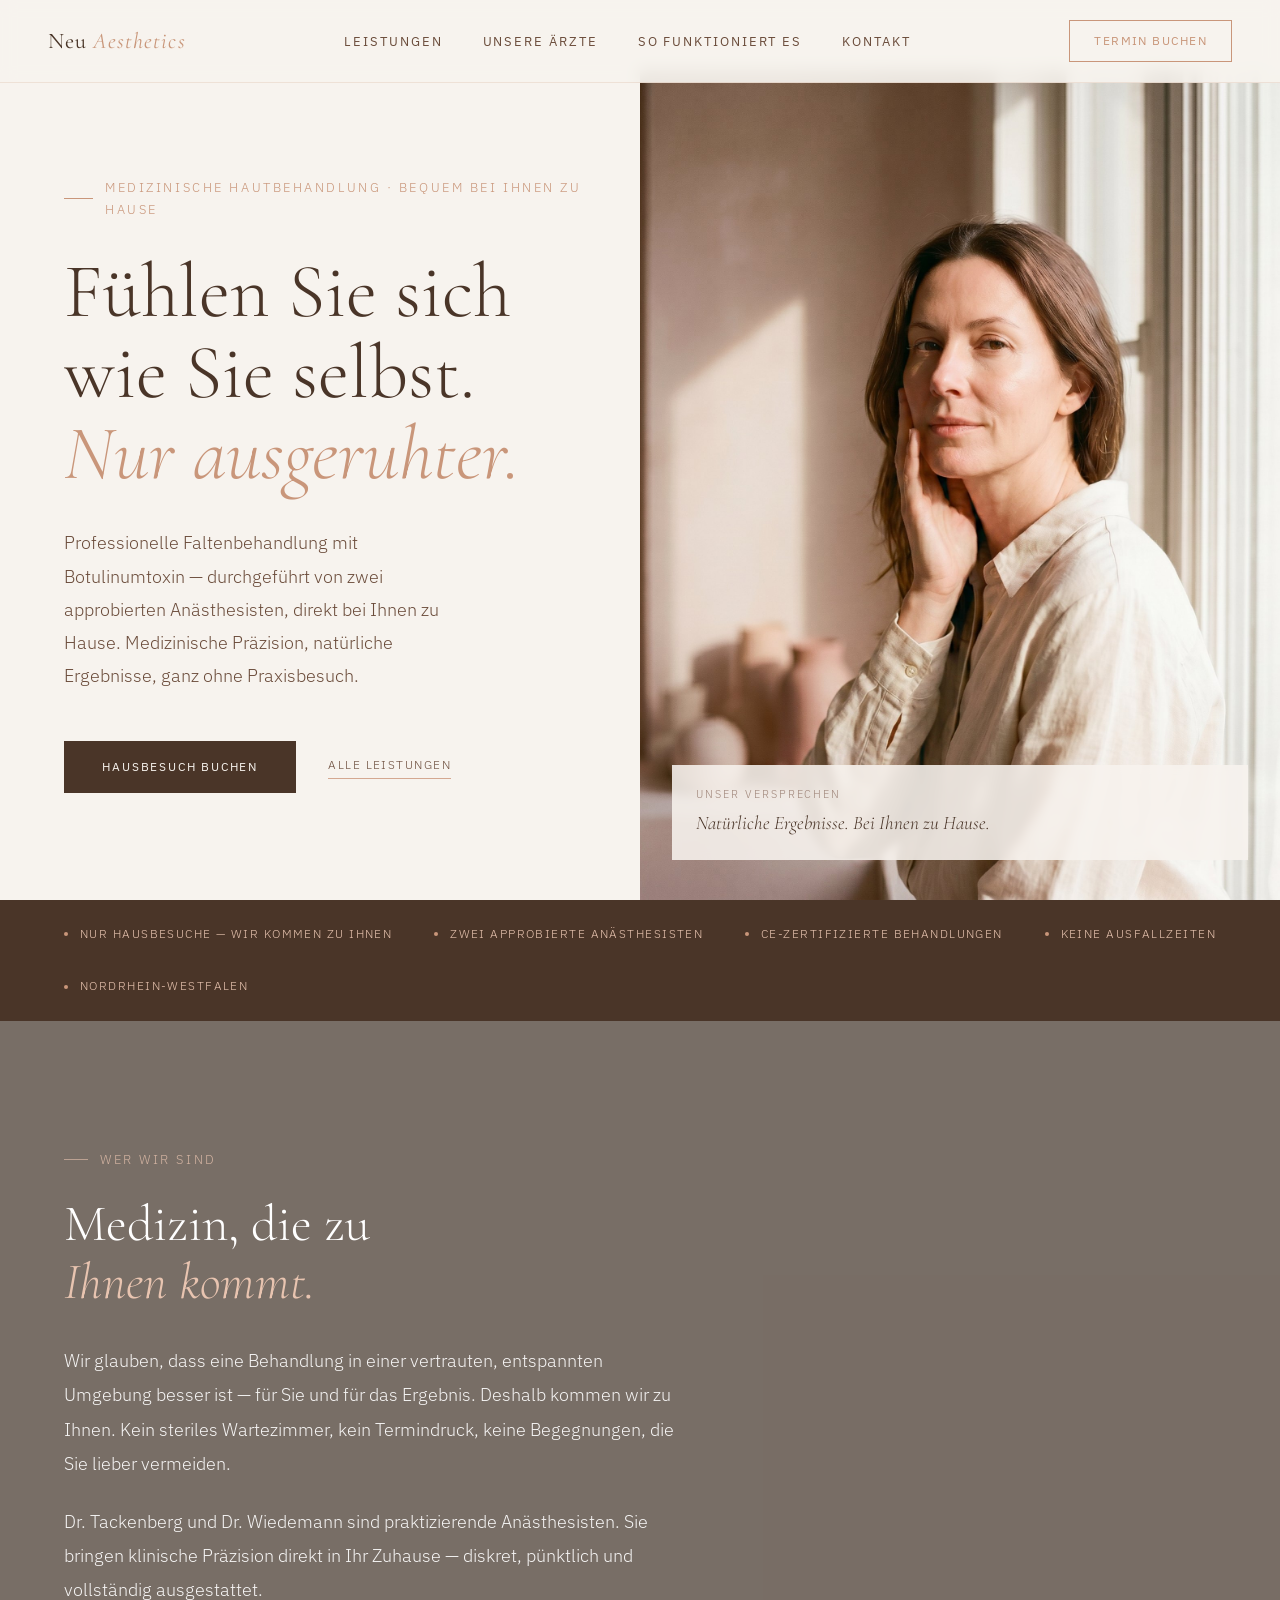
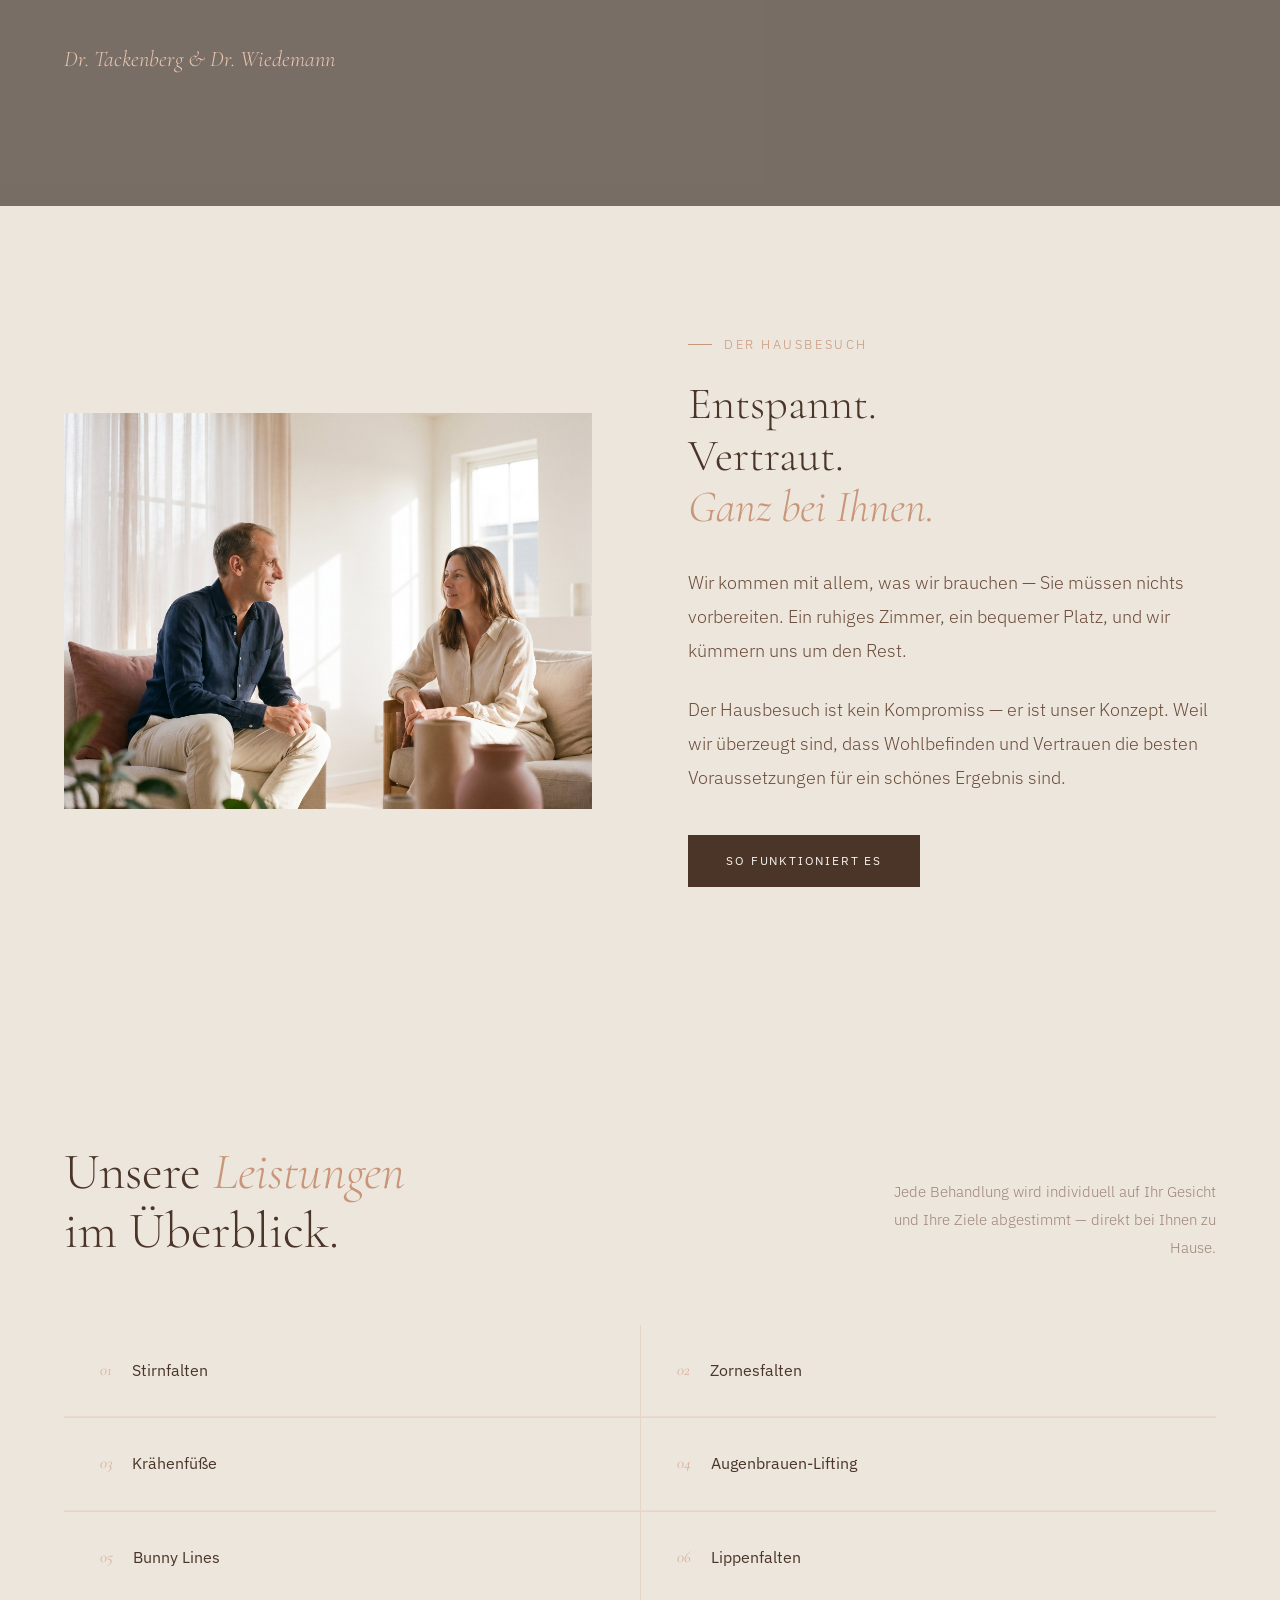
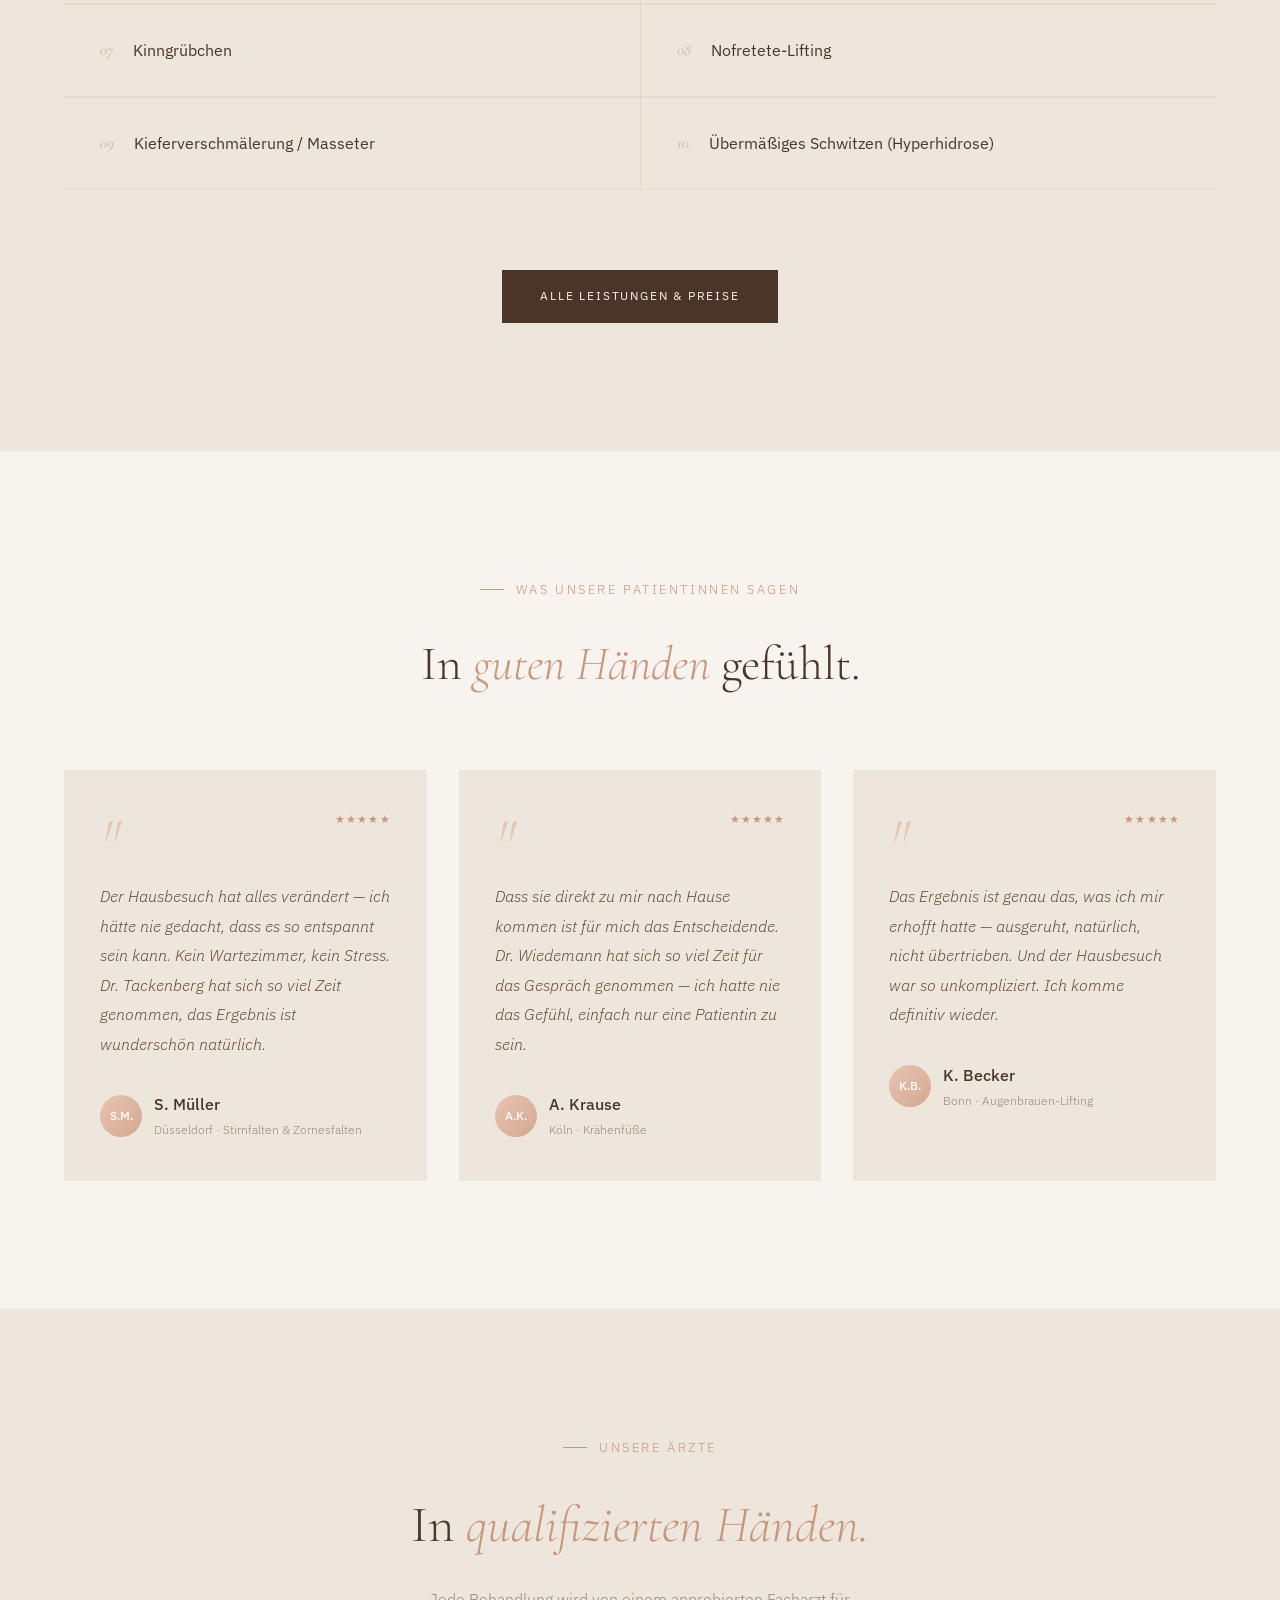
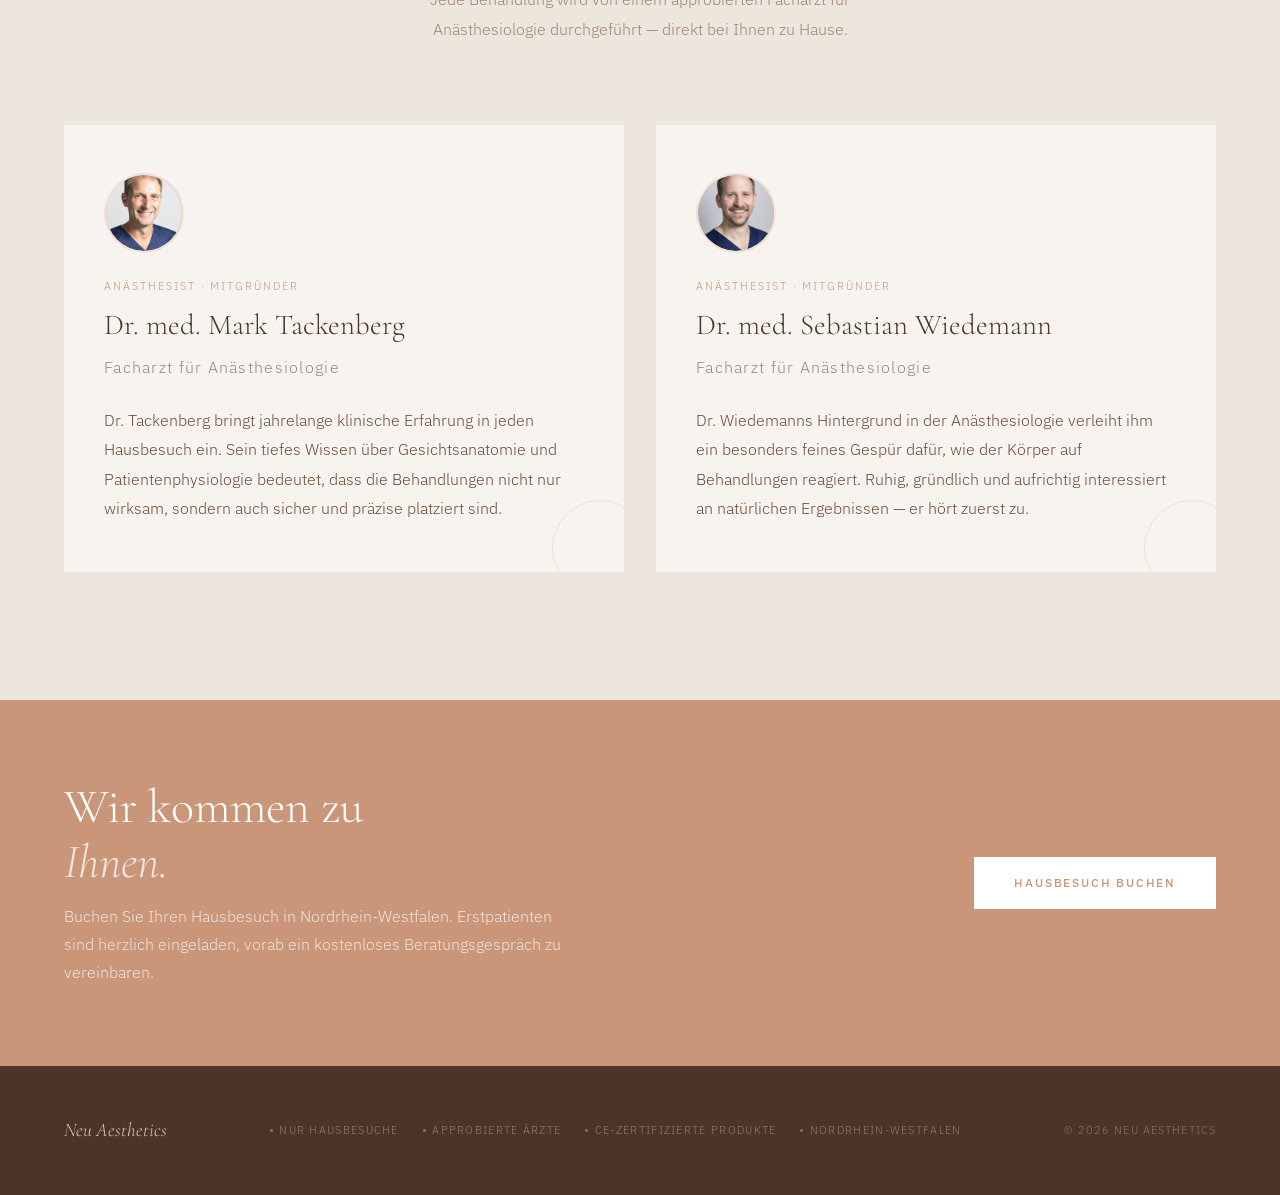
==== commit 1ade3f46: "Add mobile responsive design with hamburger navigation - Hamburger menu for all pages, activates at " ====
--- a/index.html
+++ b/index.html
@@ -17,6 +17,7 @@
     <li><a href="termin.html">Kontakt</a></li>
   </ul>
   <a href="termin.html" class="nav-cta">Termin buchen</a>
+  <button class="nav-hamburger" aria-label="Menü öffnen"><span></span><span></span><span></span></button>
 </nav>
 
 <section class="hero">
@@ -58,8 +59,8 @@
   </div>
 </section>
 
-<section style="background:var(--parchment); padding:8rem 4rem;">
-  <div style="display:grid; grid-template-columns:1fr 1fr; gap:6rem; align-items:center;">
+<section class="home-visit-section">
+  <div class="split-col-2">
     <div style="position:relative; overflow:hidden; aspect-ratio:4/3;">
       <img src="media/images/situational-home-visit.png" alt="Hausbesuch — Arzt und Patientin" style="width:100%;height:100%;object-fit:cover;">
     </div>
--- a/css/style.css
+++ b/css/style.css
@@ -970,6 +970,248 @@
 }
 
 /* ------------------------------------------------------------
+   Hamburger button (hidden on desktop)
+   ------------------------------------------------------------ */
+.nav-hamburger {
+  display: none;
+  flex-direction: column;
+  justify-content: center;
+  gap: 5px;
+  background: none;
+  border: none;
+  cursor: pointer;
+  padding: 0.25rem;
+  z-index: 101;
+}
+.nav-hamburger span {
+  display: block;
+  width: 24px;
+  height: 1.5px;
+  background: var(--brown-dark);
+  transition: transform 0.25s, opacity 0.25s;
+}
+.nav-hamburger.open span:nth-child(1) { transform: rotate(45deg) translate(4.5px, 4.5px); }
+.nav-hamburger.open span:nth-child(2) { opacity: 0; }
+.nav-hamburger.open span:nth-child(3) { transform: rotate(-45deg) translate(4.5px, -4.5px); }
+
+/* ------------------------------------------------------------
+   Named classes for previously-inline layout styles
+   ------------------------------------------------------------ */
+.home-visit-section {
+  background: var(--parchment);
+  padding: 8rem 4rem;
+}
+.split-col-2 {
+  display: grid;
+  grid-template-columns: 1fr 1fr;
+  gap: 6rem;
+  align-items: center;
+}
+.aerzte-about {
+  padding: 7rem 4rem;
+  background: var(--cream);
+}
+.steps-section {
+  padding: 7rem 4rem;
+}
+
+/* ============================================================
+   RESPONSIVE — Mobile (≤ 768px)
+   ============================================================ */
+@media (max-width: 1024px) {
+
+  /* --- Navigation --- */
+  nav { padding: 1rem 1.25rem; }
+
+  .nav-hamburger { display: flex; }
+
+  .nav-cta { display: none; }
+
+  .nav-links {
+    display: none;
+    position: fixed;
+    top: 57px;
+    left: 0; right: 0;
+    background: rgba(247,243,238,0.97);
+    backdrop-filter: blur(8px);
+    flex-direction: column;
+    gap: 0;
+    padding: 0.5rem 0 1rem;
+    border-bottom: 0.5px solid rgba(201,150,122,0.25);
+    z-index: 99;
+    list-style: none;
+  }
+  .nav-links.open { display: flex; }
+  .nav-links li { border-bottom: 0.5px solid rgba(201,150,122,0.12); }
+  .nav-links a {
+    display: block;
+    padding: 0.9rem 1.5rem;
+    font-size: 0.82rem;
+  }
+
+}
+
+@media (max-width: 768px) {
+
+  /* --- Hero --- */
+  .hero {
+    grid-template-columns: 1fr;
+    min-height: auto;
+  }
+  .hero-left {
+    padding: 2.5rem 1.25rem 2.5rem;
+    order: 2;
+  }
+  .hero-right {
+    order: 1;
+    min-height: 280px;
+  }
+  .hero-title { font-size: 3rem; }
+  .hero-sub { font-size: 1rem; max-width: 100%; }
+  .hero-image-wrap { min-height: 280px; }
+
+  /* --- Intro strip --- */
+  .intro-strip {
+    padding: 1.25rem 1.25rem;
+    justify-content: flex-start;
+    gap: 0.75rem 1.5rem;
+  }
+  .intro-strip-item { flex: 0 0 calc(50% - 0.75rem); }
+
+  /* --- bg-image-section (about) --- */
+  .bg-image-section {
+    padding: 4rem 1.25rem;
+    background-attachment: scroll;
+  }
+
+  /* --- Home-visit split section --- */
+  .home-visit-section { padding: 4rem 1.25rem; }
+  .split-col-2 { grid-template-columns: 1fr; gap: 2rem; }
+
+  /* --- Services --- */
+  .services { padding: 4.5rem 1.25rem; }
+  .services-header { flex-direction: column; align-items: flex-start; gap: 1rem; }
+  .services-title { font-size: 2.4rem; max-width: 100%; }
+  .services-intro { text-align: left; max-width: 100%; }
+  .services-grid { grid-template-columns: 1fr; }
+
+  /* --- Testimonials --- */
+  .testimonials { padding: 4.5rem 1.25rem; }
+  .testimonials-grid { grid-template-columns: 1fr; }
+  .testimonials-title { font-size: 2.2rem; }
+
+  /* --- Doctors (homepage) --- */
+  .doctors { padding: 4.5rem 1.25rem; }
+  .doctors-grid { grid-template-columns: 1fr; }
+  .doctors-title { font-size: 2.4rem; }
+
+  /* --- Booking strip --- */
+  .booking-strip {
+    padding: 3.5rem 1.25rem;
+    grid-template-columns: 1fr;
+    gap: 2rem;
+  }
+  .booking-title { font-size: 2.2rem; }
+
+  /* --- Footer --- */
+  footer {
+    padding: 2.5rem 1.25rem;
+    flex-direction: column;
+    align-items: flex-start;
+  }
+
+  /* --- Page hero (inner pages) --- */
+  .page-hero {
+    padding: 6.5rem 1.25rem 3rem;
+    grid-template-columns: 1fr;
+    gap: 1.5rem;
+  }
+  .page-title { font-size: 2.8rem; }
+
+  /* --- Leistungen list --- */
+  .services-list-v2 { padding: 2.5rem 1.25rem 3.5rem; }
+
+  /* --- Info strip --- */
+  .info-strip {
+    padding: 3rem 1.25rem;
+    grid-template-columns: 1fr;
+    gap: 2rem;
+  }
+
+  /* --- Booking layout (termin) --- */
+  .booking-layout {
+    grid-template-columns: 1fr;
+    min-height: auto;
+    padding-top: 57px;
+  }
+  .booking-left { padding: 3rem 1.25rem; }
+  .booking-right { padding: 3rem 1.25rem; }
+  .form-row { grid-template-columns: 1fr; }
+  .form-options { flex-direction: column; }
+  .page-title[style] { font-size: 2.4rem !important; }
+
+  /* --- Steps (so-funktioniert-es) --- */
+  .steps-section { padding: 4rem 1.25rem; }
+  .step-row {
+    grid-template-columns: 1fr;
+    gap: 0.75rem;
+    padding: 2.5rem 0;
+  }
+  .step-row-num { font-size: 3rem; }
+  .step-row-title { font-size: 1.8rem; }
+
+  /* --- FAQ --- */
+  .faq-section { padding: 4.5rem 1.25rem; }
+  .faq-grid { grid-template-columns: 1fr; }
+  .faq-title { font-size: 2.2rem; }
+
+  /* --- Reassurance --- */
+  .reassurance {
+    padding: 3.5rem 1.25rem;
+    grid-template-columns: 1fr;
+  }
+
+  /* --- Doctor sections (aerzte.html) --- */
+  .doctor-section {
+    padding: 4rem 1.25rem;
+    grid-template-columns: 1fr;
+    gap: 2.5rem;
+    direction: ltr !important;
+  }
+  .doctor-section .doctor-photo-box { aspect-ratio: 3/2; }
+  .aerzte-about {
+    padding: 4rem 1.25rem;
+    grid-template-columns: 1fr;
+    gap: 2rem;
+    display: grid;
+  }
+  .philosophy { padding: 4.5rem 1.25rem; }
+  .philosophy-quote { font-size: 1.75rem; }
+
+  /* --- Leistung detail --- */
+  .breadcrumb { padding: 5rem 1.25rem 0; }
+  .detail-hero {
+    padding: 2rem 1.25rem 3.5rem;
+    grid-template-columns: 1fr;
+    gap: 2.5rem;
+  }
+  .detail-title { font-size: 2.4rem; }
+  .detail-cta-group { flex-direction: column; align-items: flex-start; gap: 1.25rem; }
+  .detail-body {
+    padding: 0 1.25rem 3.5rem;
+    grid-template-columns: 1fr;
+    gap: 2.5rem;
+  }
+  .other-services { padding: 3.5rem 1.25rem; }
+  .other-grid { grid-template-columns: 1fr; }
+
+  /* --- About stat cards --- */
+  .about { padding: 4.5rem 1.25rem; grid-template-columns: 1fr; gap: 3rem; }
+  .about-title { font-size: 2.4rem; }
+
+}
+
+/* ------------------------------------------------------------
    Leistungen — Large image cards
    ------------------------------------------------------------ */
 .service-card-img {
@@ -987,7 +1229,7 @@
   transition: all 0.2s;
 }
 
-.service-card-v2:first-child { border-top: 0.5px solid rgba(201,150,122,0.2); padding-top: 0; }
+.service-card-v2:first-child { border-top: 0.5px solid rgba(201,150,122,0.2); }
 .service-card-v2:hover .service-card-v2-img { filter: brightness(0.95); }
 
 .service-card-v2-thumb {
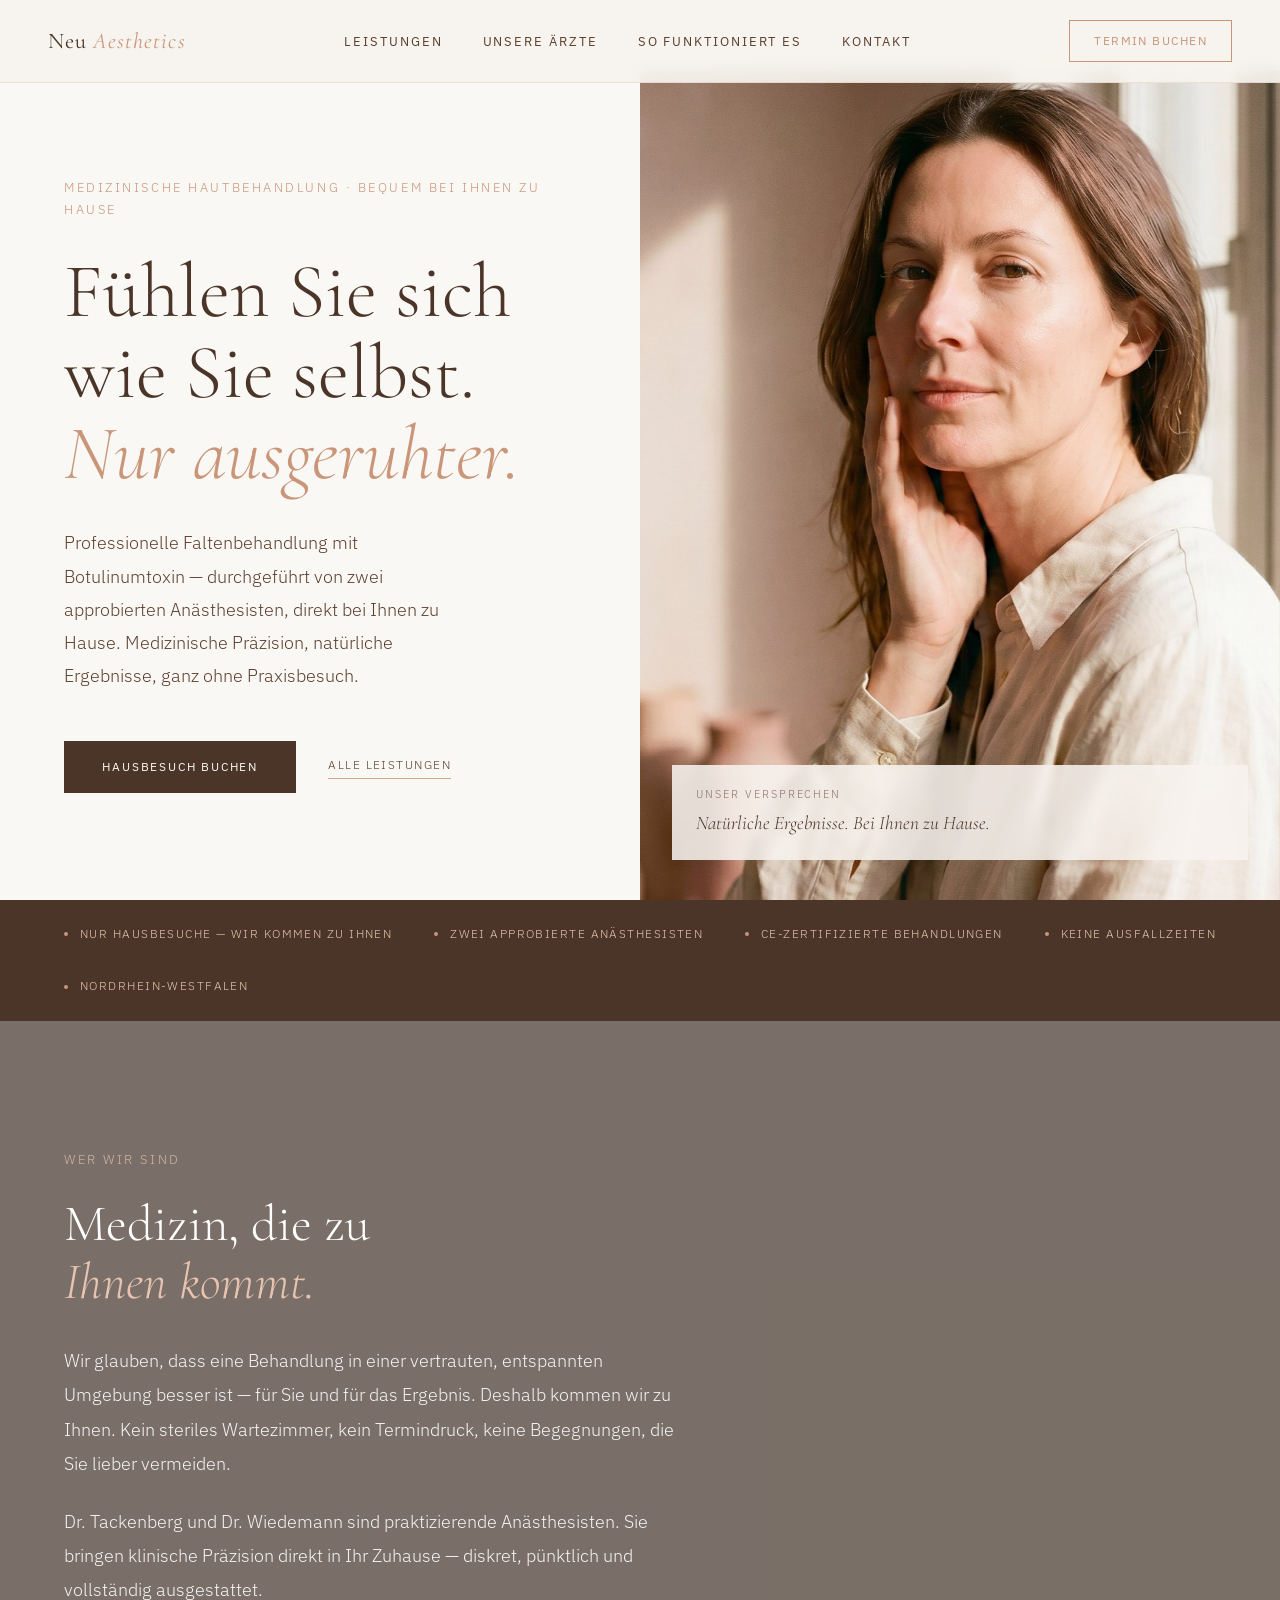
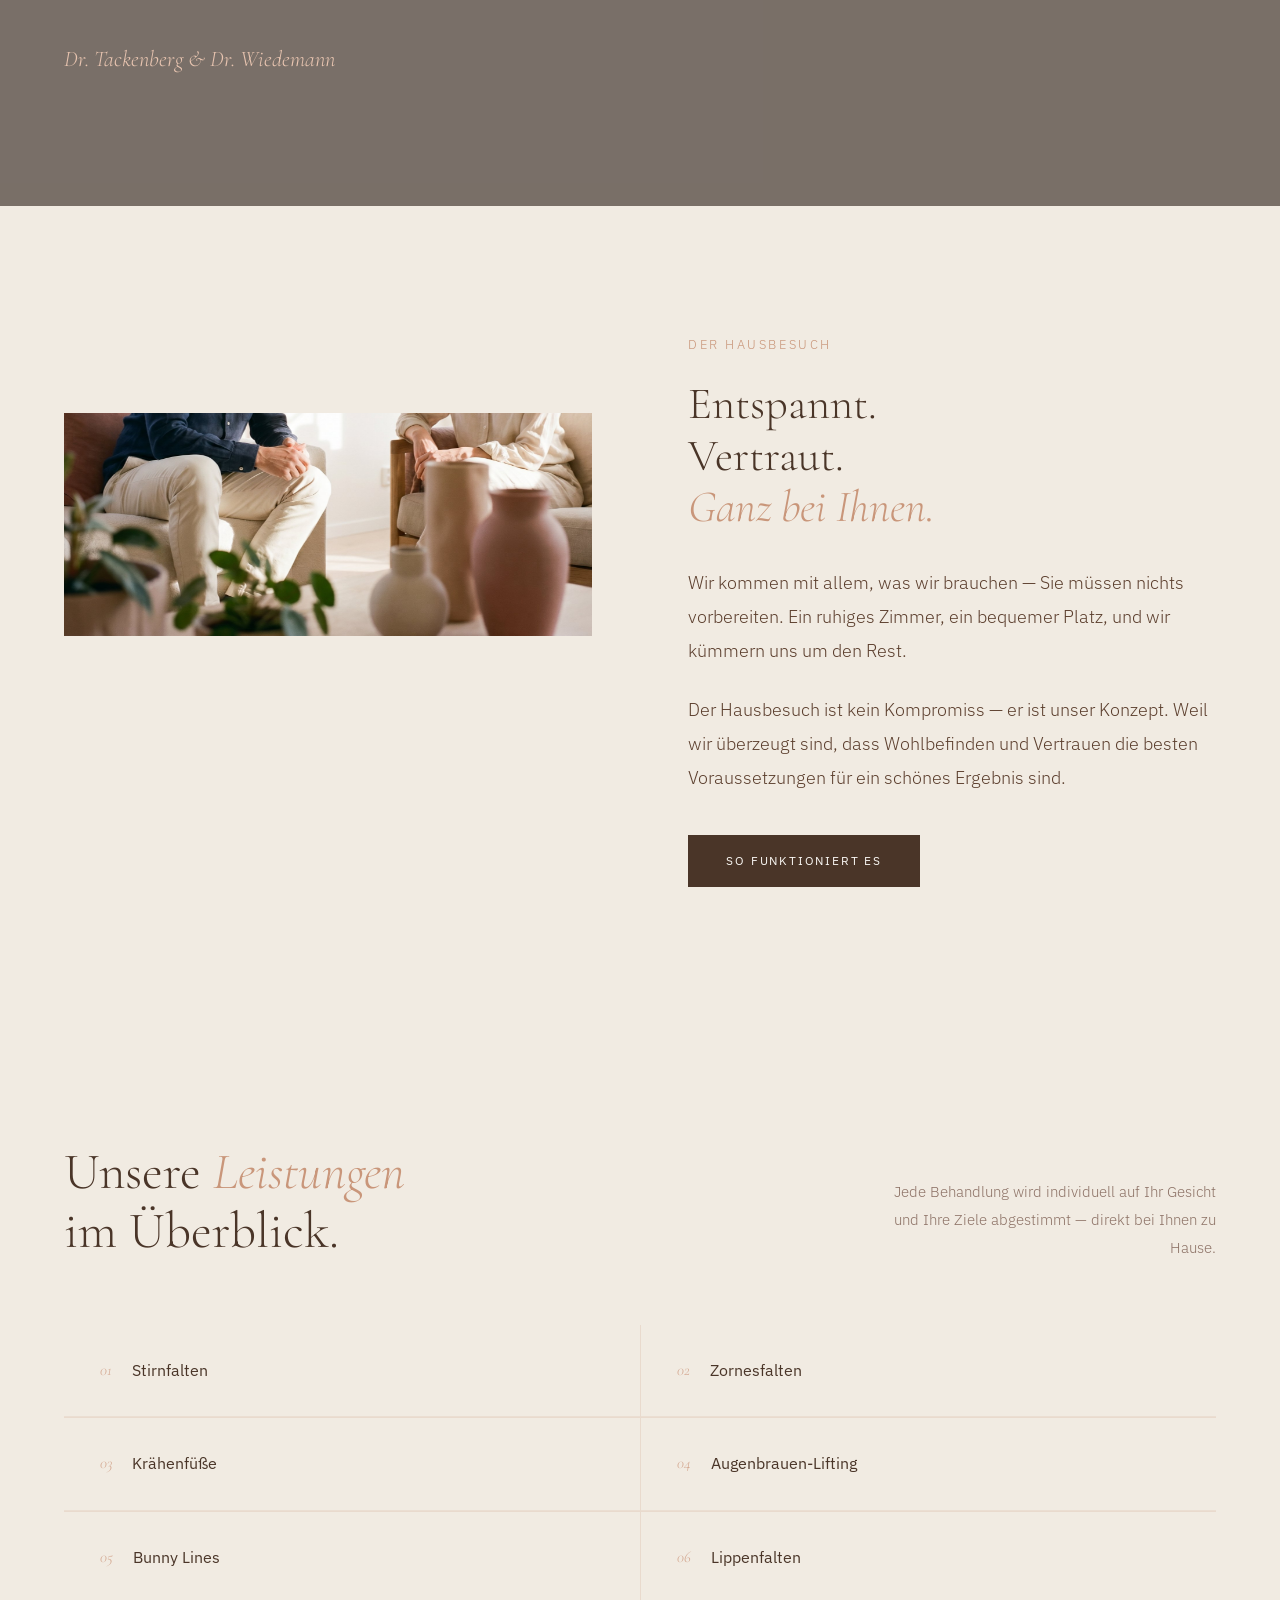
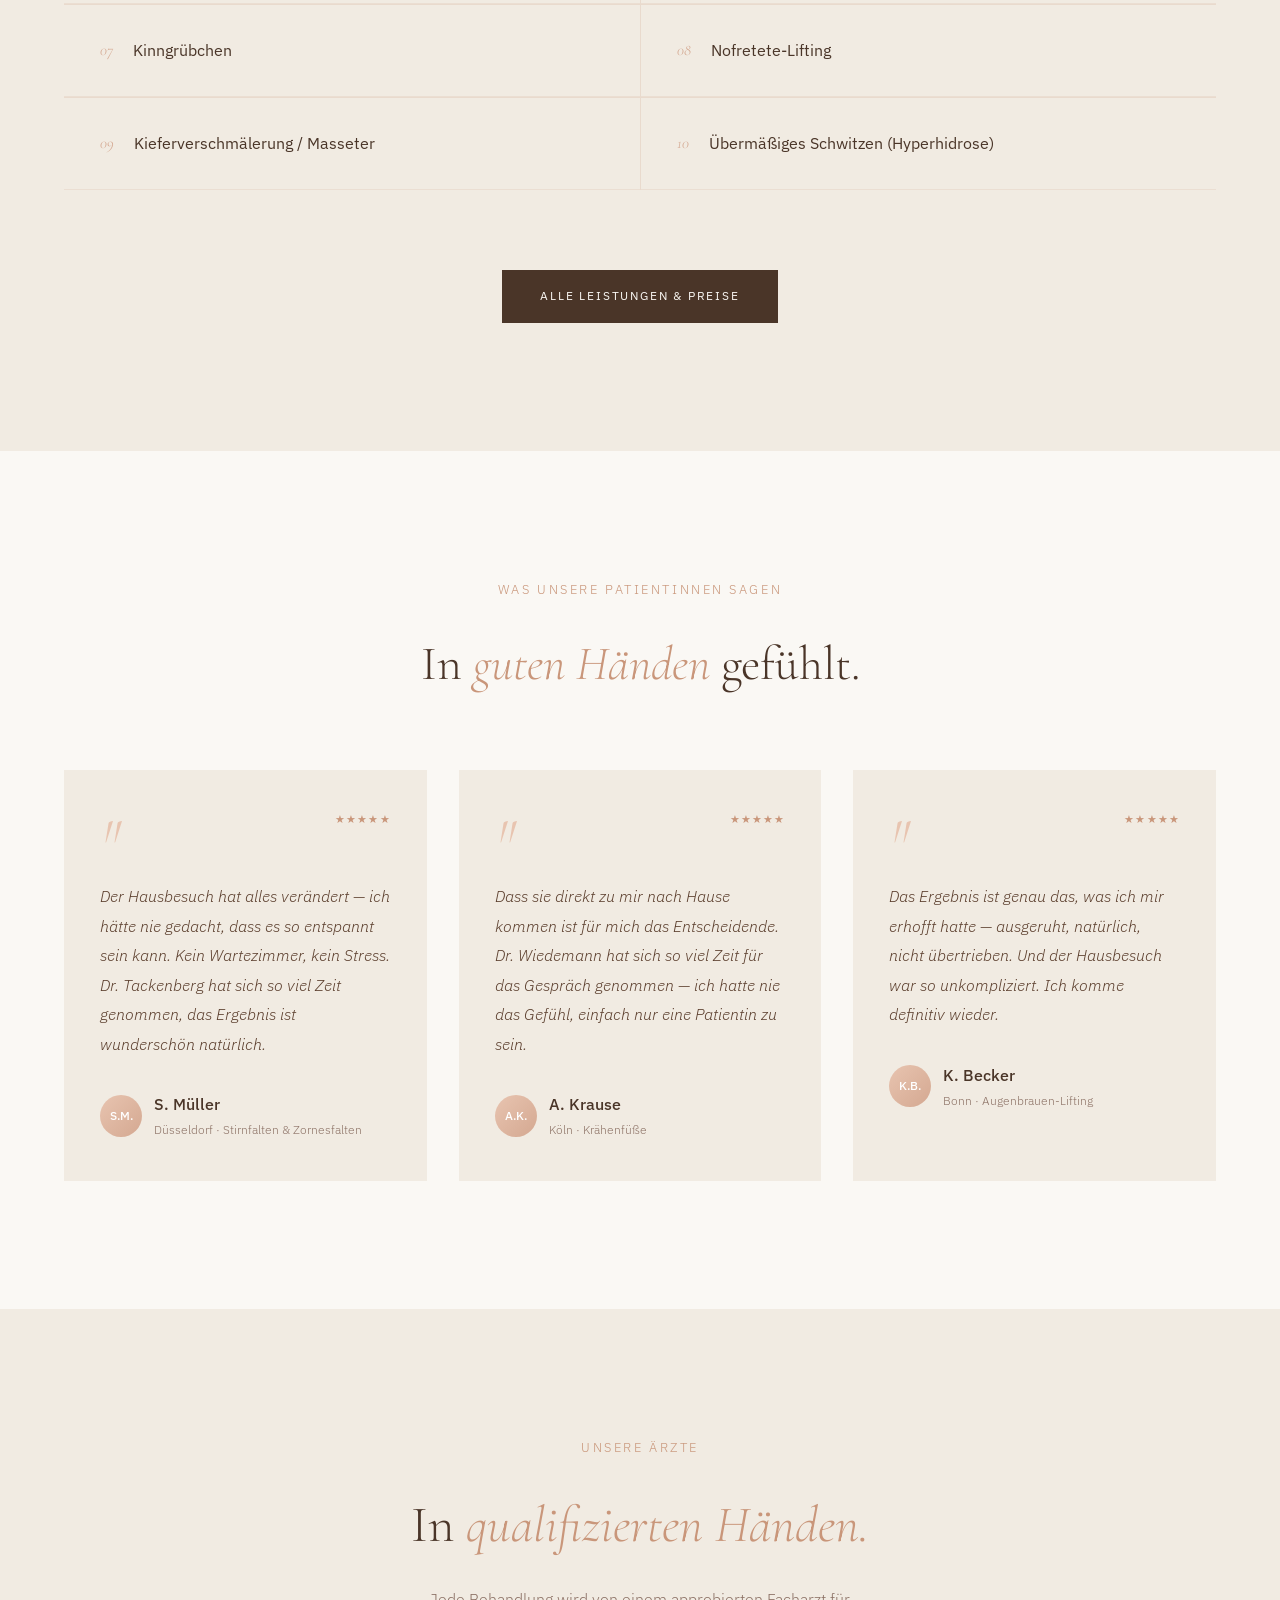
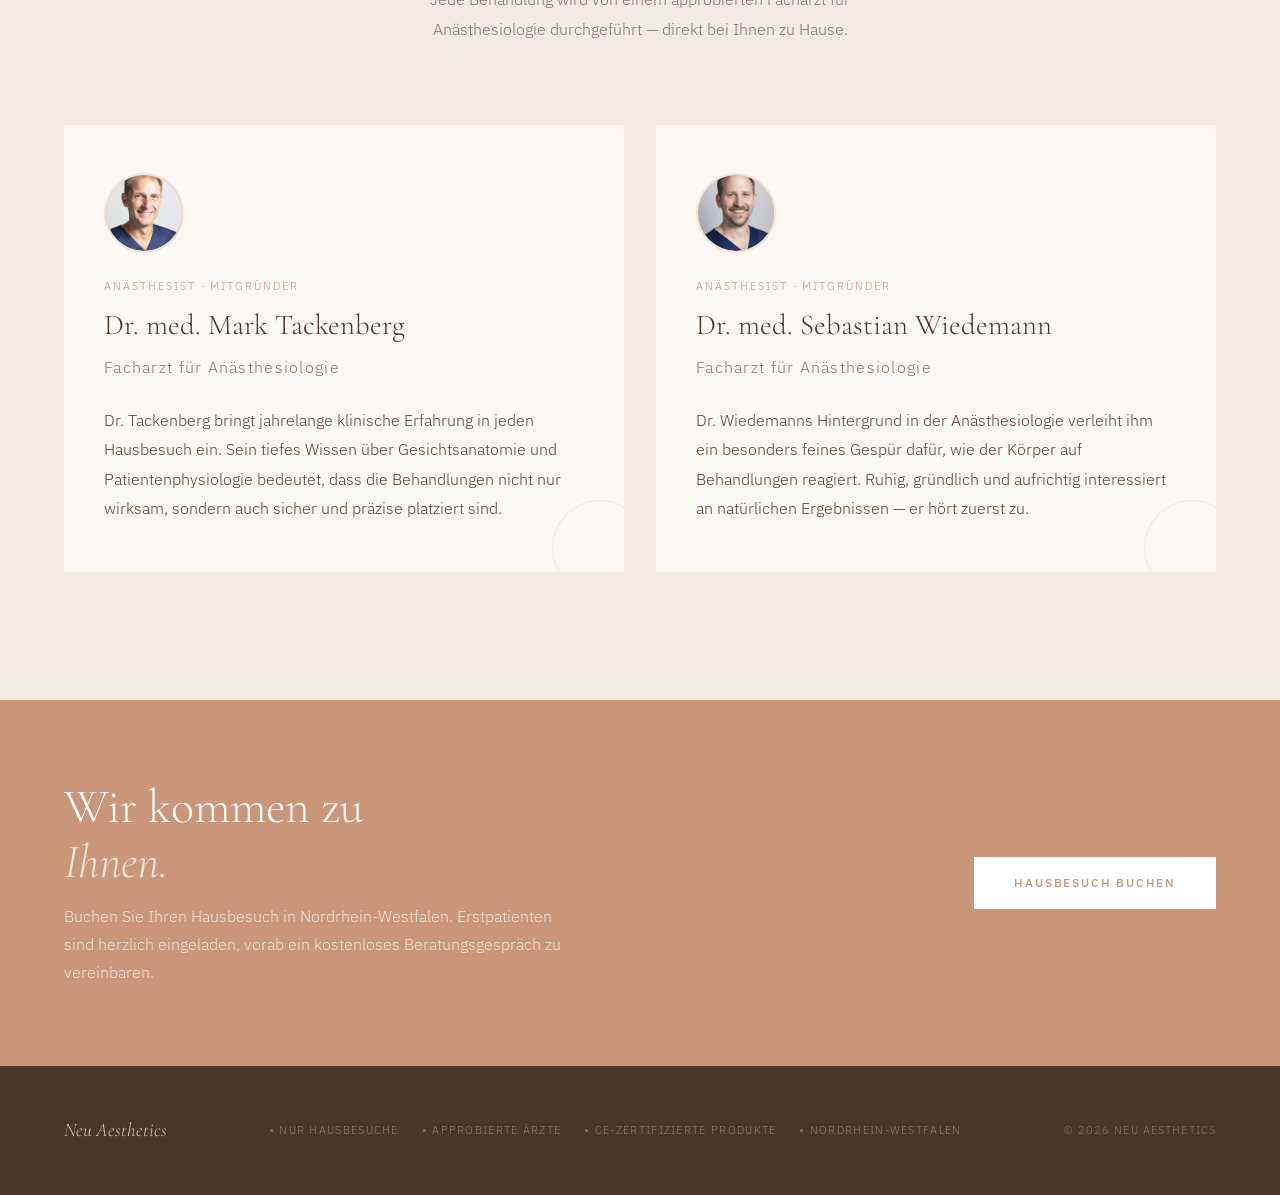
==== commit b08765d6: "Add parallax scroll effects, remove overlines, improve contrast - Remove decorative lines from all s" ====
--- a/index.html
+++ b/index.html
@@ -32,7 +32,7 @@
   </div>
   <div class="hero-right">
     <div class="hero-image-wrap">
-      <img src="media/images/hero-home.png" alt="Neu Aesthetics — natürliche Schönheit">
+      <img src="media/images/hero-home.png" alt="Neu Aesthetics — natürliche Schönheit" data-parallax="200">
     </div>
     <div class="hero-image-overlay">
       <p class="hero-image-label">Unser Versprechen</p>
@@ -61,8 +61,8 @@
 
 <section class="home-visit-section">
   <div class="split-col-2">
-    <div style="position:relative; overflow:hidden; aspect-ratio:4/3;">
-      <img src="media/images/situational-home-visit.png" alt="Hausbesuch — Arzt und Patientin" style="width:100%;height:100%;object-fit:cover;">
+    <div class="parallax-wrap" style="aspect-ratio:4/3;">
+      <img src="media/images/situational-home-visit.png" alt="Hausbesuch — Arzt und Patientin" data-parallax="200">
     </div>
     <div>
       <p class="section-label">Der Hausbesuch</p>
--- a/css/style.css
+++ b/css/style.css
@@ -8,16 +8,16 @@
    CSS Variables
    ------------------------------------------------------------ */
 :root {
-  --cream:       #F7F3EE;
-  --parchment:   #EDE6DC;
+  --cream:       #FAF8F4;
+  --parchment:   #F1EBE2;
   --rose:        #C9967A;
   --rose-light:  #E8C4B0;
   --rose-muted:  #D4A891;
   --brown:       #7A5C4E;
   --brown-dark:  #4A3528;
-  --text-dark:   #2E1F17;
-  --text-mid:    #6B4C3B;
-  --text-light:  #9E8478;
+  --text-dark:   #231611;
+  --text-mid:    #5C3F2E;
+  --text-light:  #8C7165;
 
   --ff-display: 'Cormorant Garamond', serif;
   --ff-body:    'IBM Plex Sans', sans-serif;
@@ -106,17 +106,6 @@
   text-transform: uppercase;
   color: var(--rose);
   margin-bottom: 1.5rem;
-  display: flex;
-  align-items: center;
-  gap: 0.75rem;
-}
-
-.section-label::before {
-  content: '';
-  display: block;
-  width: 1.5rem;
-  height: 0.5px;
-  background: var(--rose);
 }
 
 .btn-primary {
@@ -193,17 +182,6 @@
   text-transform: uppercase;
   color: var(--rose);
   margin-bottom: 1.5rem;
-  display: flex;
-  align-items: center;
-  gap: 0.75rem;
-}
-
-.page-eyebrow::before {
-  content: '';
-  display: block;
-  width: 1.5rem;
-  height: 0.5px;
-  background: var(--rose);
 }
 
 .page-title {
@@ -322,18 +300,7 @@
   text-transform: uppercase;
   color: var(--rose);
   margin-bottom: 2rem;
-  display: flex;
-  align-items: center;
-  gap: 0.75rem;
   animation: fadeInUp 0.7s ease 0.1s both;
-}
-
-.hero-eyebrow::before {
-  content: '';
-  display: block;
-  width: 2rem;
-  height: 0.5px;
-  background: var(--rose);
 }
 
 .hero-title {
@@ -374,7 +341,23 @@
   position: relative;
 }
 
-.hero-image-wrap img { position: absolute; inset: 0; width: 100%; height: 100%; object-fit: cover; }
+.hero-image-wrap img { position: absolute; top: -25%; left: 0; right: 0; width: 100%; height: 150%; object-fit: cover; will-change: transform; }
+
+.parallax-wrap {
+  position: relative;
+  overflow: hidden;
+}
+
+.parallax-wrap img {
+  position: absolute;
+  top: -25%;
+  left: 0;
+  right: 0;
+  width: 100%;
+  height: 150%;
+  object-fit: cover;
+  will-change: transform;
+}
 
 .hero-image-overlay {
   position: absolute;
@@ -884,7 +867,7 @@
 .doctor-section:nth-child(even) { background: var(--parchment); direction: rtl; }
 .doctor-section:nth-child(even) > * { direction: ltr; }
 .doctor-photo-box { background: linear-gradient(135deg, #DDD0C4 0%, #C9B09A 40%, #B8967F 100%); aspect-ratio: 3/4; display: flex; align-items: center; justify-content: center; position: relative; overflow: hidden; }
-.doctor-photo-box img { position: absolute; inset: 0; width: 100%; height: 100%; object-fit: cover; }
+.doctor-photo-box img { position: absolute; top: -25%; left: 0; right: 0; width: 100%; height: 150%; object-fit: cover; will-change: transform; }
 .doctor-photo-initials { font-family: var(--ff-display); font-size: 6rem; color: rgba(255,255,255,0.3); font-style: italic; font-weight: 300; }
 .doctor-photo-label { position: absolute; bottom: 1.5rem; left: 1.5rem; right: 1.5rem; background: rgba(247,243,238,0.88); padding: 1rem 1.25rem; }
 .doctor-photo-label-sub { font-size: 0.65rem; letter-spacing: 0.15em; text-transform: uppercase; color: var(--rose); margin-bottom: 0.2rem; }
@@ -1079,10 +1062,7 @@
   .intro-strip-item { flex: 0 0 calc(50% - 0.75rem); }
 
   /* --- bg-image-section (about) --- */
-  .bg-image-section {
-    padding: 4rem 1.25rem;
-    background-attachment: scroll;
-  }
+  .bg-image-section { padding: 4rem 1.25rem; }
 
   /* --- Home-visit split section --- */
   .home-visit-section { padding: 4rem 1.25rem; }
@@ -1275,6 +1255,11 @@
   background-position: center;
 }
 
+/* background-attachment: fixed is broken on iOS — fall back to scroll */
+@media (hover: none) {
+  .bg-image-section { background-attachment: scroll; }
+}
+
 .bg-image-section::before {
   content: '';
   position: absolute;
@@ -1292,9 +1277,6 @@
   color: rgba(232,196,176,0.8);
 }
 
-.bg-image-section .section-label::before {
-  background: rgba(232,196,176,0.6);
-}
 
 .bg-image-section .about-title {
   color: white;
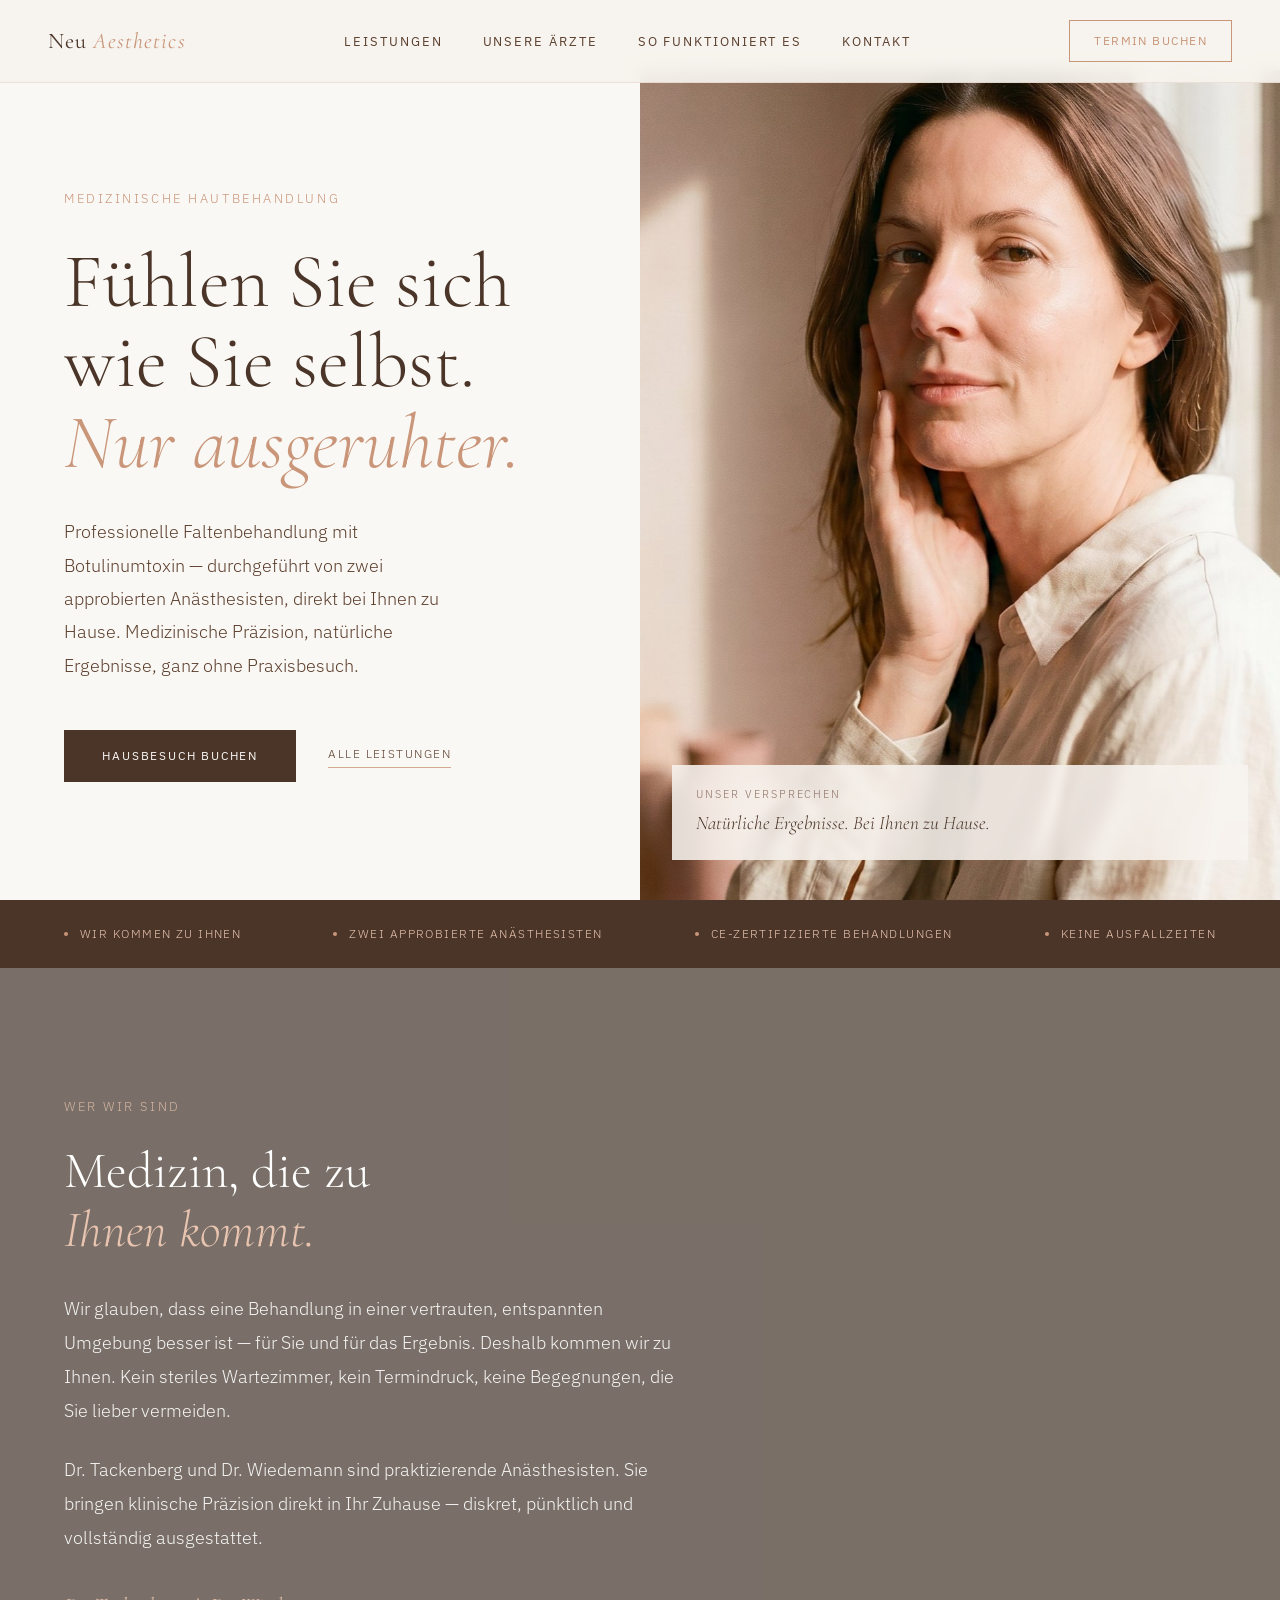
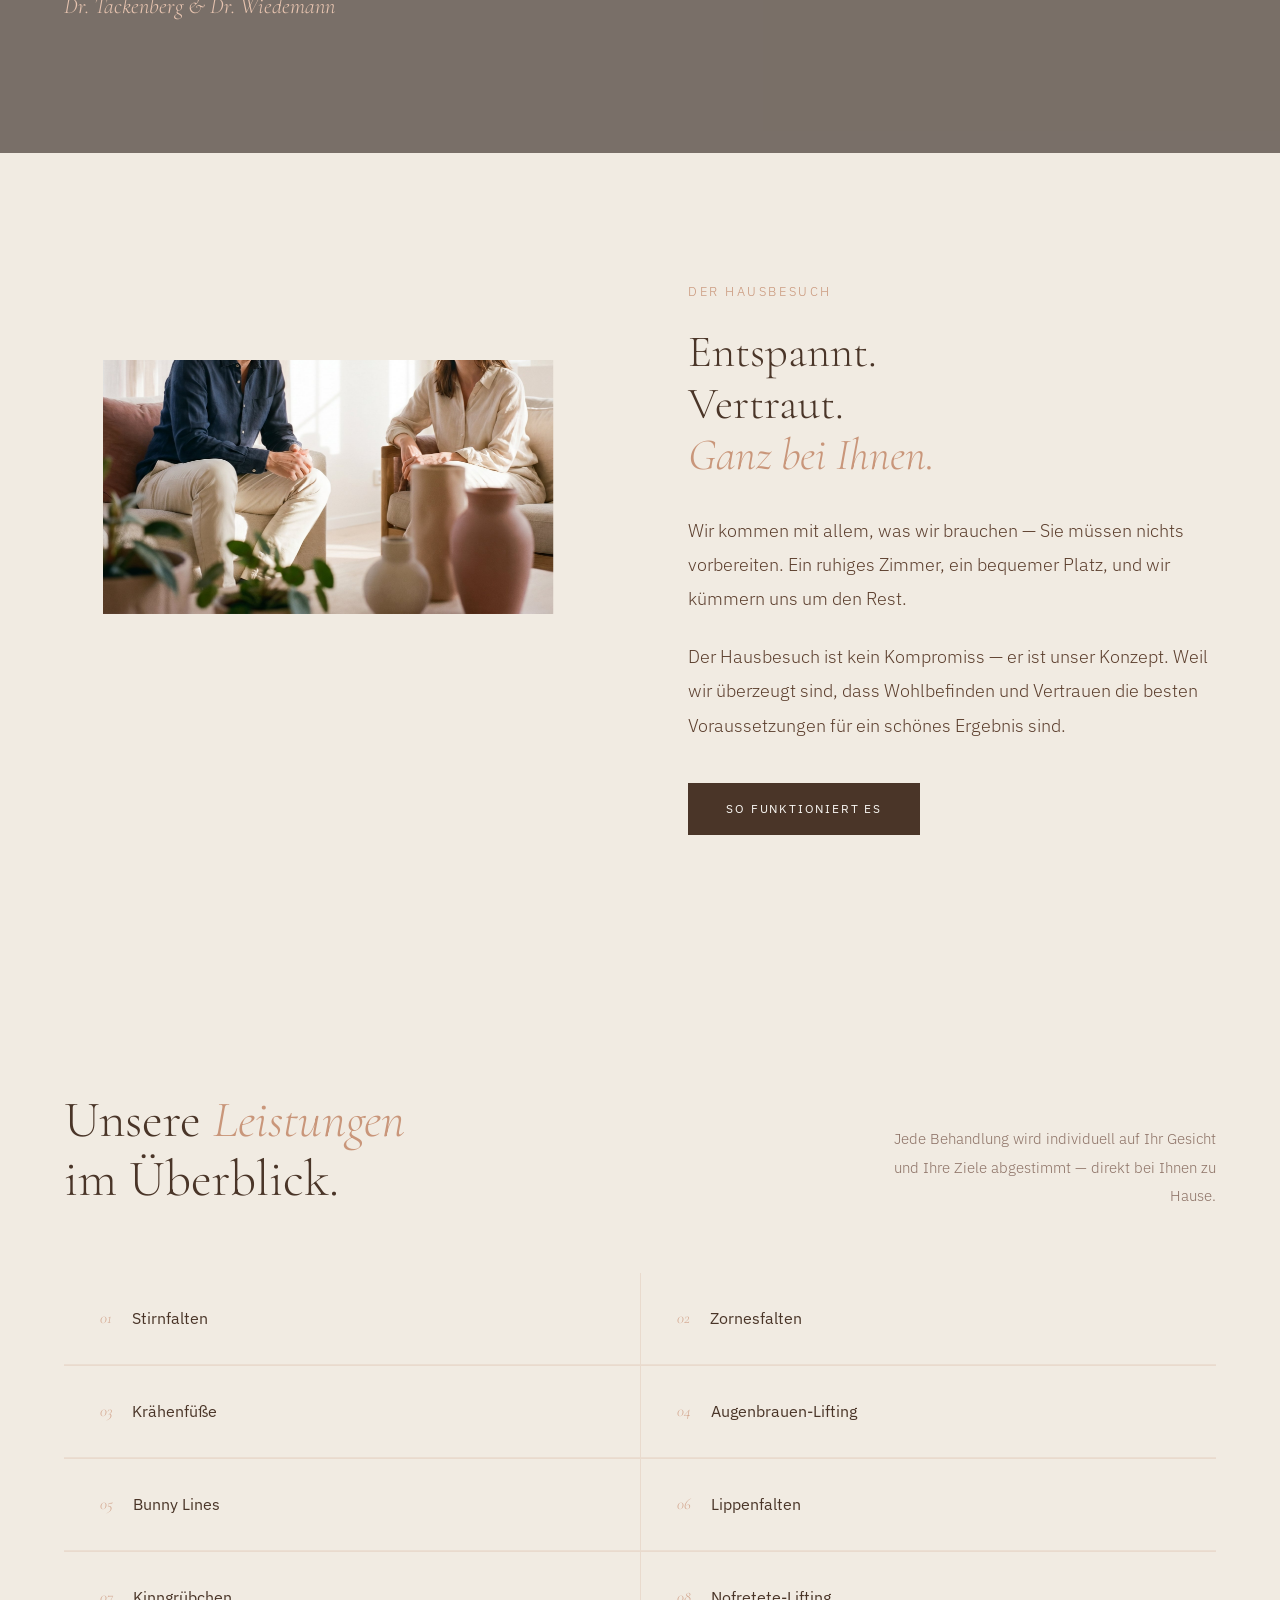
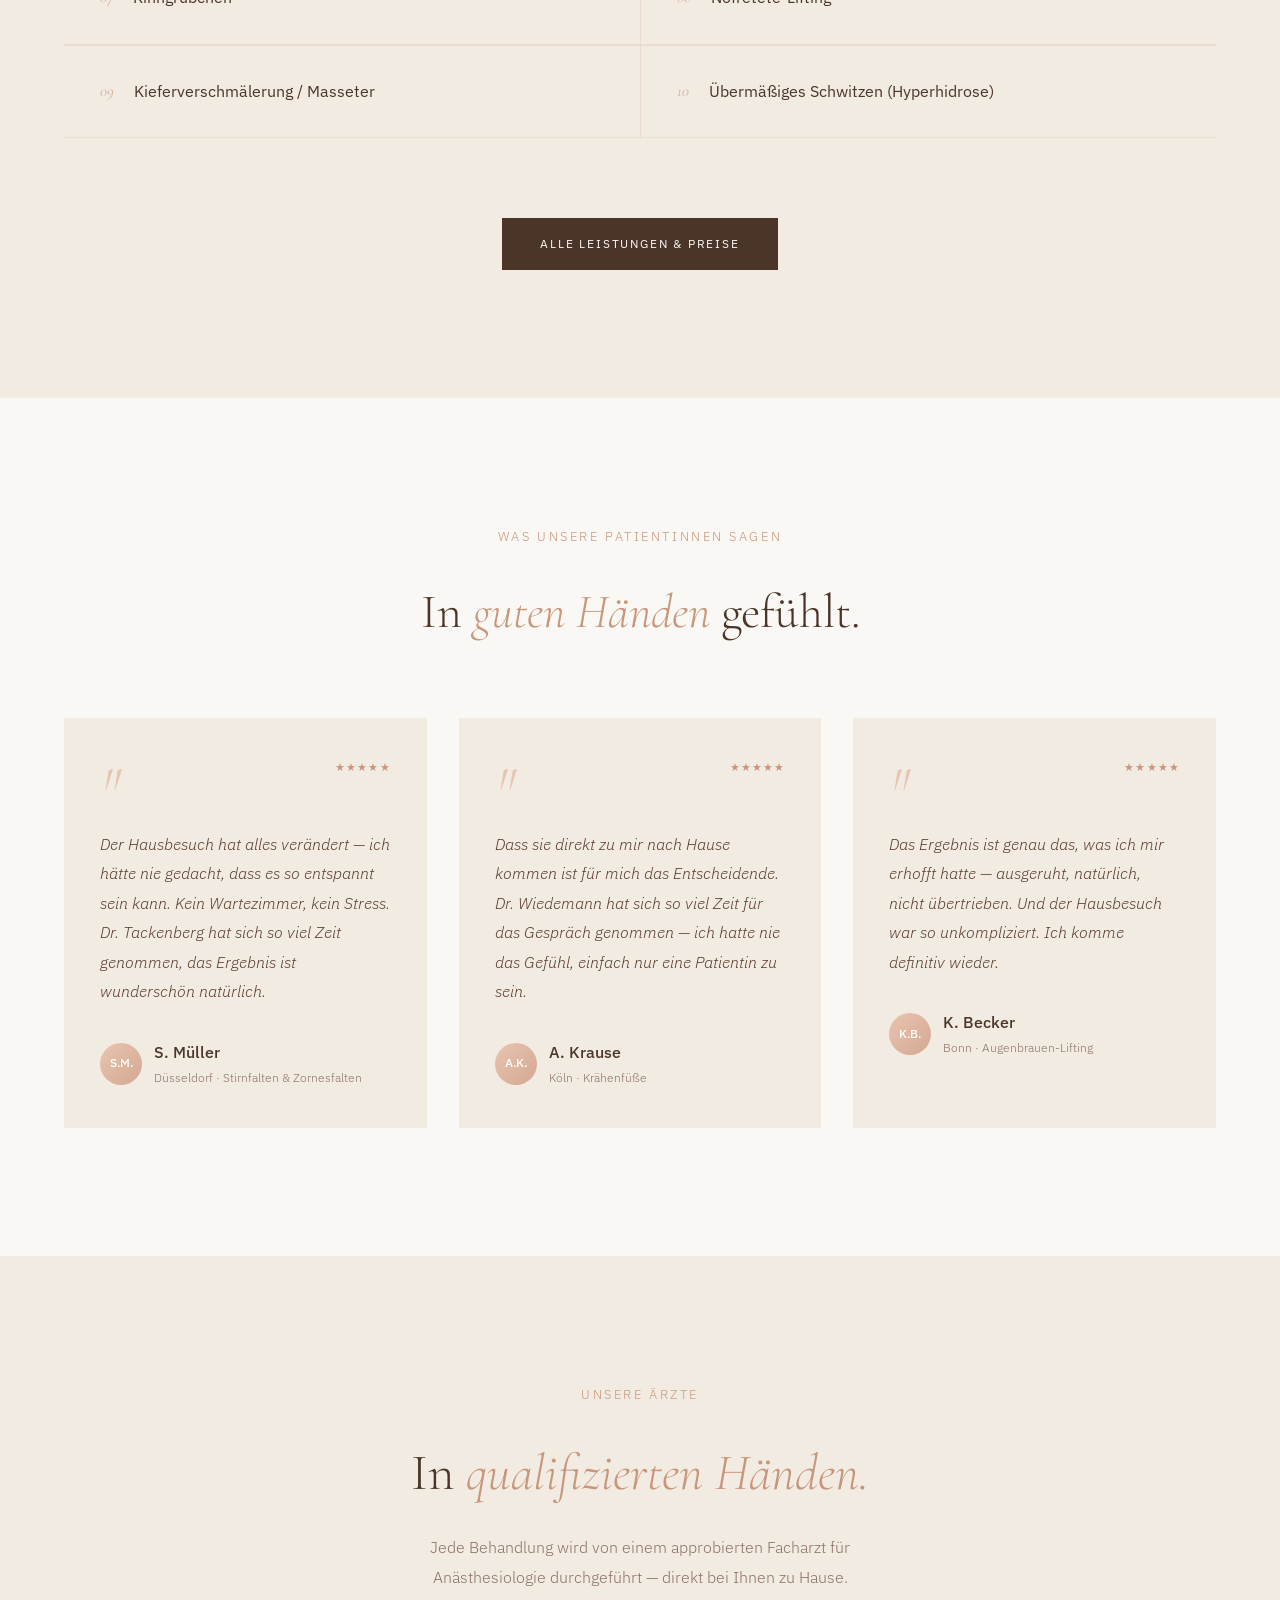
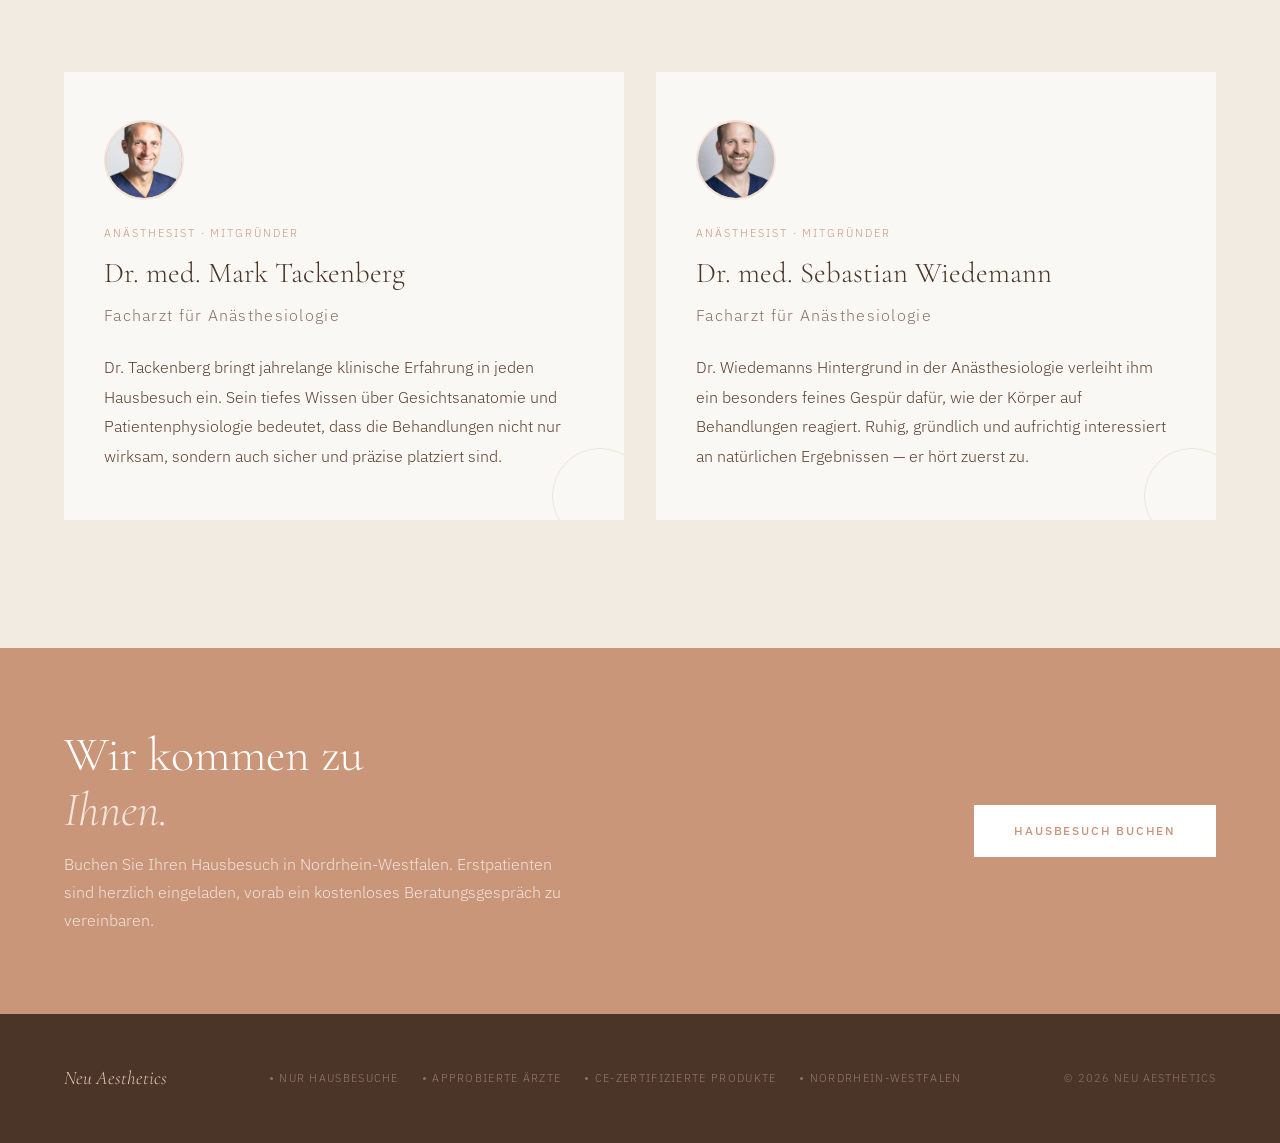
==== commit b272acbf: "Refine parallax effects and homepage copy - Combine translate (±75px) and scale (1.0→1.18) on all pa" ====
--- a/index.html
+++ b/index.html
@@ -22,7 +22,7 @@
 
 <section class="hero">
   <div class="hero-left">
-    <p class="hero-eyebrow">Medizinische Hautbehandlung · Bequem bei Ihnen zu Hause</p>
+    <p class="hero-eyebrow">Medizinische Hautbehandlung</p>
     <h1 class="hero-title">Fühlen Sie sich<br>wie Sie selbst.<br><em>Nur ausgeruhter.</em></h1>
     <p class="hero-sub">Professionelle Faltenbehandlung mit Botulinumtoxin — durchgeführt von zwei approbierten Anästhesisten, direkt bei Ihnen zu Hause. Medizinische Präzision, natürliche Ergebnisse, ganz ohne Praxisbesuch.</p>
     <div class="hero-actions">
@@ -32,7 +32,7 @@
   </div>
   <div class="hero-right">
     <div class="hero-image-wrap">
-      <img src="media/images/hero-home.png" alt="Neu Aesthetics — natürliche Schönheit" data-parallax="200">
+      <img src="media/images/hero-home.png" alt="Neu Aesthetics — natürliche Schönheit" data-parallax="150">
     </div>
     <div class="hero-image-overlay">
       <p class="hero-image-label">Unser Versprechen</p>
@@ -42,11 +42,10 @@
 </section>
 
 <div class="intro-strip">
-  <div class="intro-strip-item"><span class="intro-strip-dot"></span>Nur Hausbesuche — wir kommen zu Ihnen</div>
+  <div class="intro-strip-item"><span class="intro-strip-dot"></span>Wir kommen zu Ihnen</div>
   <div class="intro-strip-item"><span class="intro-strip-dot"></span>Zwei approbierte Anästhesisten</div>
   <div class="intro-strip-item"><span class="intro-strip-dot"></span>CE-zertifizierte Behandlungen</div>
   <div class="intro-strip-item"><span class="intro-strip-dot"></span>Keine Ausfallzeiten</div>
-  <div class="intro-strip-item"><span class="intro-strip-dot"></span>Nordrhein-Westfalen</div>
 </div>
 
 <section class="bg-image-section" style="background-image: url('media/images/home-visit.png');">
@@ -62,7 +61,7 @@
 <section class="home-visit-section">
   <div class="split-col-2">
     <div class="parallax-wrap" style="aspect-ratio:4/3;">
-      <img src="media/images/situational-home-visit.png" alt="Hausbesuch — Arzt und Patientin" data-parallax="200">
+      <img src="media/images/situational-home-visit.png" alt="Hausbesuch — Arzt und Patientin" data-parallax="150">
     </div>
     <div>
       <p class="section-label">Der Hausbesuch</p>
